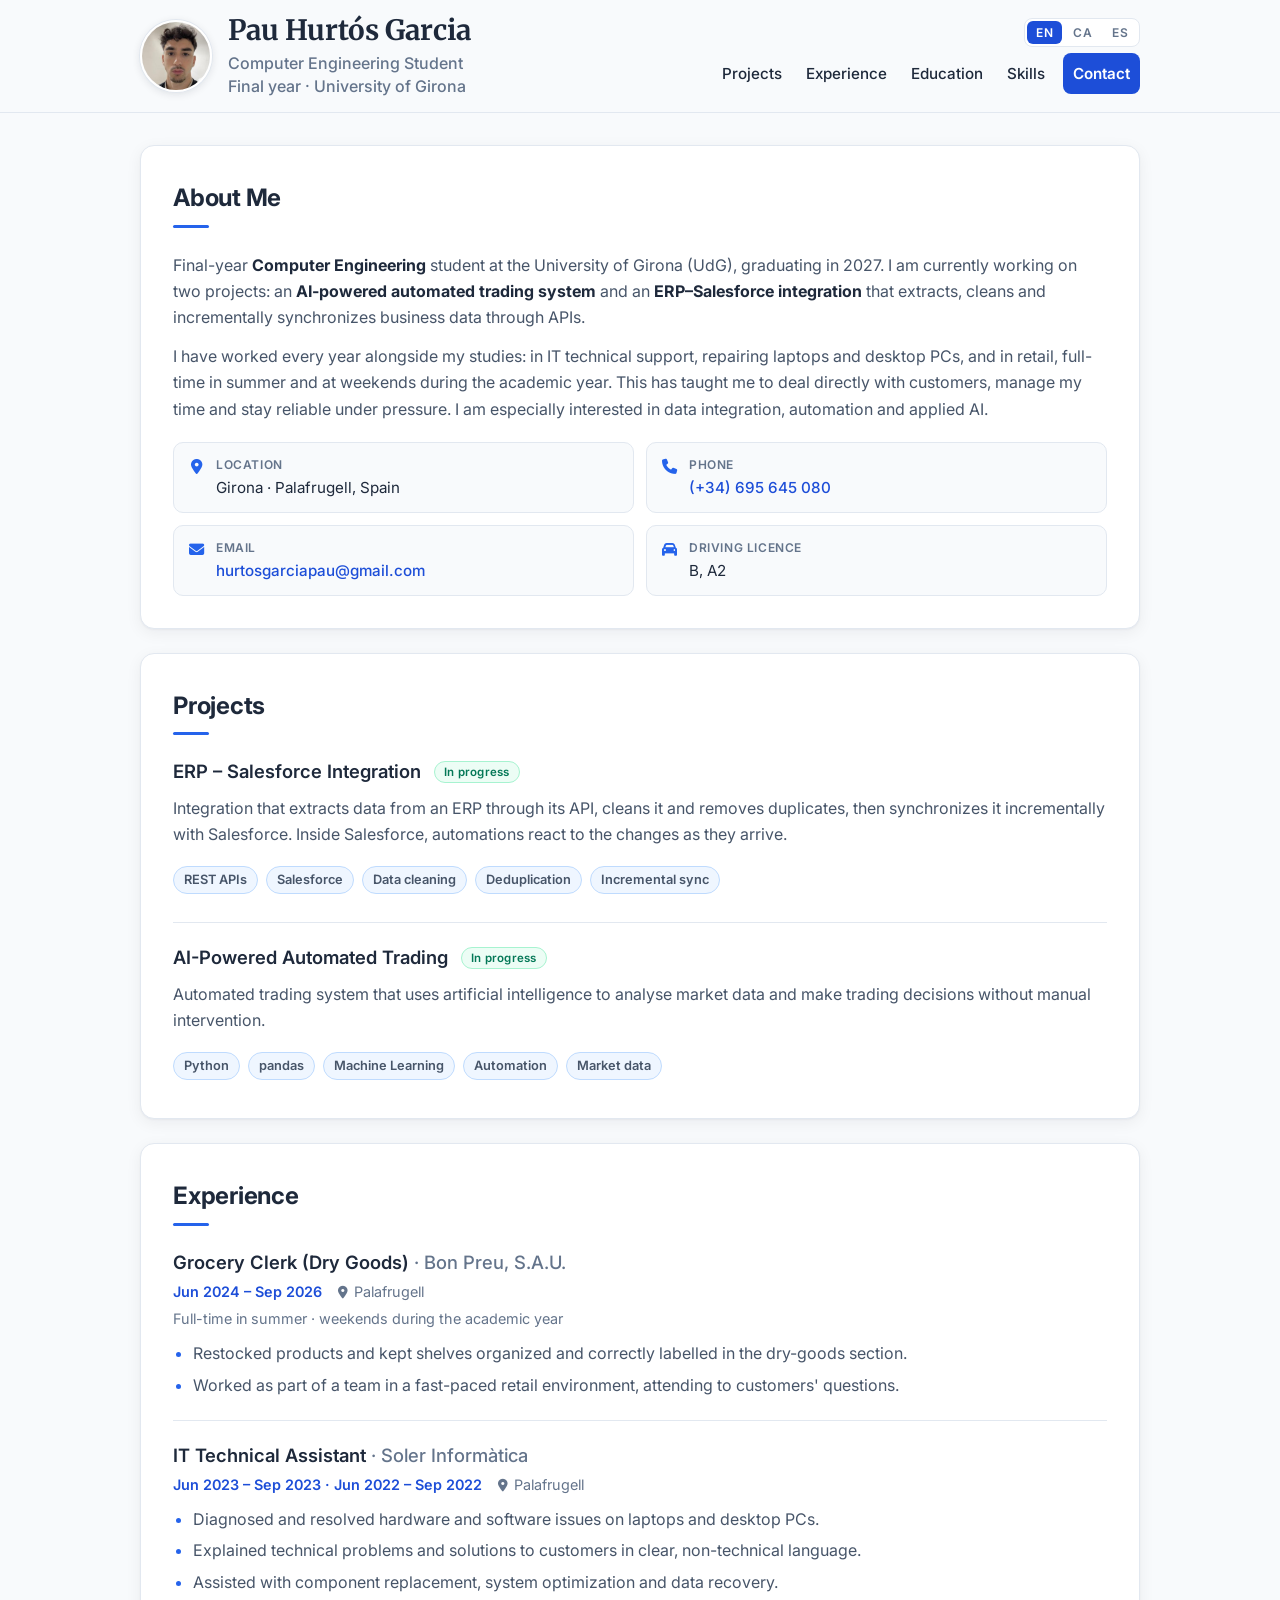
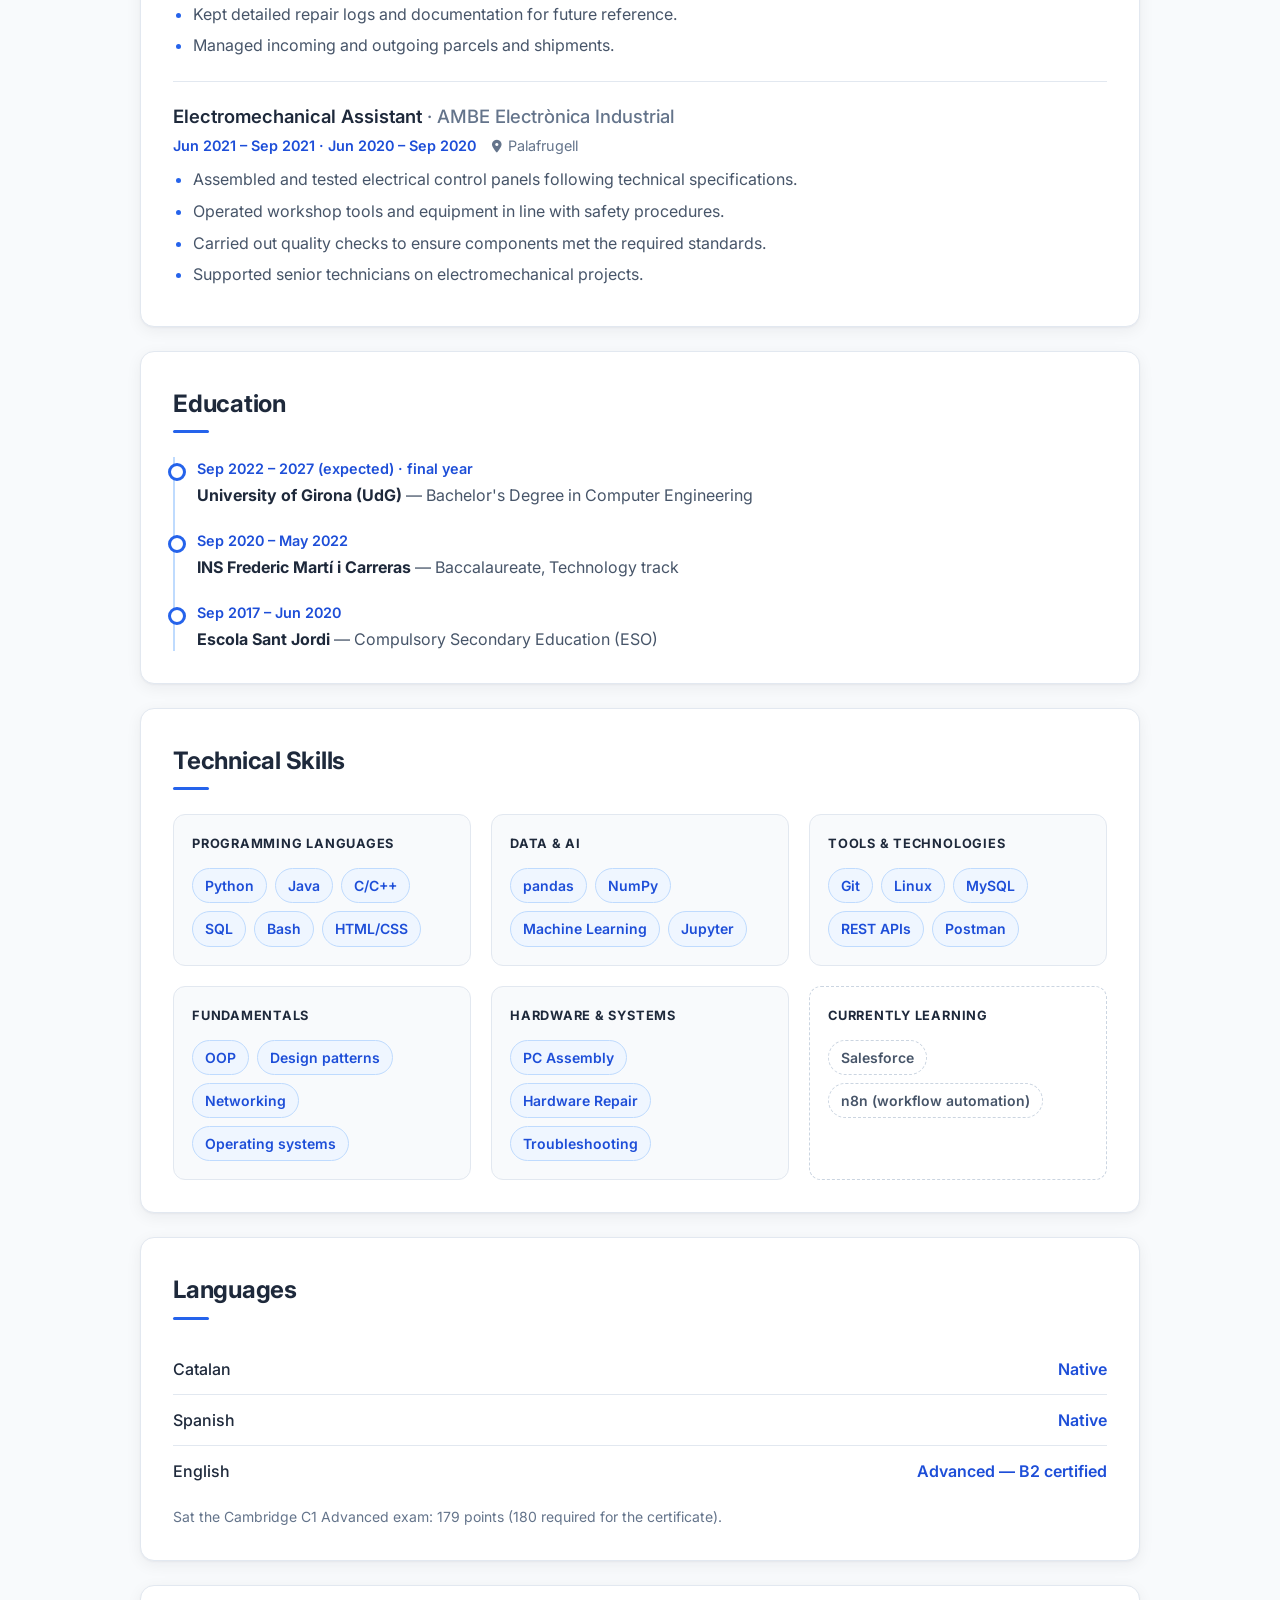
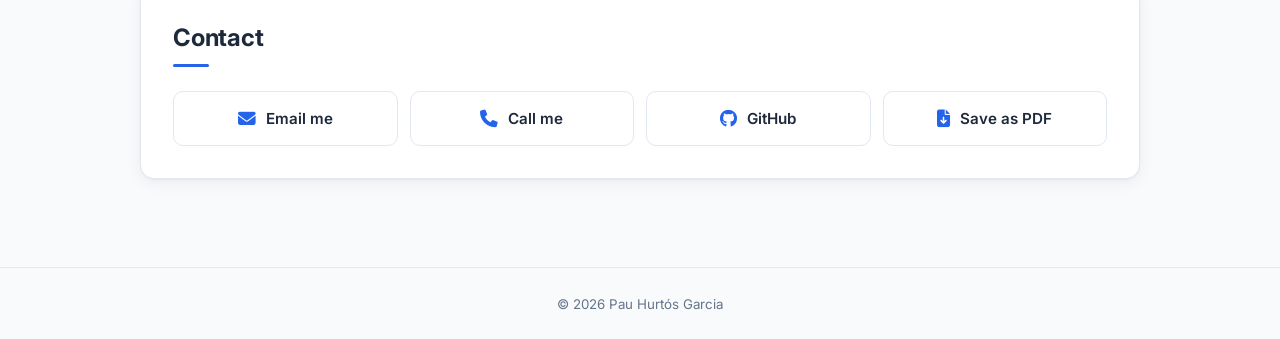
==== docs/index.html @ 46cc70b8 "Expand technical skills: data & AI, fundamentals and current learning" ====
<!DOCTYPE html>
<html lang="en">
<head>
  <meta charset="utf-8" />
  <meta name="viewport" content="width=device-width, initial-scale=1" />
  <title>Pau Hurtós Garcia — Curriculum Vitae</title>
  <meta name="description" content="Pau Hurtós Garcia — Computer Engineering student at the University of Girona. Experience, education, skills and contact information." />
  <meta name="author" content="Pau Hurtós Garcia" />
  <meta name="theme-color" content="#1d4ed8" />
  <link rel="canonical" href="https://pdpxvx.github.io/CV/" />
  <link rel="alternate" hreflang="en" href="https://pdpxvx.github.io/CV/" />
  <link rel="alternate" hreflang="ca" href="https://pdpxvx.github.io/CV/ca/" />
  <link rel="alternate" hreflang="es" href="https://pdpxvx.github.io/CV/es/" />
  <link rel="alternate" hreflang="x-default" href="https://pdpxvx.github.io/CV/" />
  <link rel="icon" href="data:image/svg+xml,%3Csvg xmlns='http://www.w3.org/2000/svg' viewBox='0 0 64 64'%3E%3Crect width='64' height='64' rx='14' fill='%231d4ed8'/%3E%3Ctext x='50%25' y='54%25' dominant-baseline='middle' text-anchor='middle' font-family='Arial,sans-serif' font-weight='700' font-size='28' fill='%23fff'%3EPH%3C/text%3E%3C/svg%3E" />

  <!-- Social sharing preview (LinkedIn, WhatsApp, X...) -->
  <meta property="og:type" content="profile" />
  <meta property="og:locale" content="en_GB" />
  <meta property="og:title" content="Pau Hurtós Garcia — Curriculum Vitae" />
  <meta property="og:description" content="Computer Engineering student at the University of Girona (UdG)." />
  <meta property="og:url" content="https://pdpxvx.github.io/CV/" />
  <meta property="og:image" content="https://pdpxvx.github.io/CV/assets/photo.jpg" />
  <meta name="twitter:card" content="summary" />

  <!-- Fonts & icons -->
  <link rel="preconnect" href="https://fonts.googleapis.com" />
  <link rel="preconnect" href="https://fonts.gstatic.com" crossorigin />
  <link href="https://fonts.googleapis.com/css2?family=Inter:wght@400;500;600;700&family=Merriweather:wght@700&display=swap" rel="stylesheet" />
  <link rel="stylesheet" href="https://cdn.jsdelivr.net/npm/@fortawesome/fontawesome-free@6.5.0/css/all.min.css" integrity="sha512-Avb2QiuDEEvB4bZJYdft2mNjVShBftLdPG8FJ0V7irTLQ8Uo0qcPxh4Plq7G5tGm0rU+1SPhVotteLpBERwTkw==" crossorigin="anonymous" referrerpolicy="no-referrer" />
  <link rel="stylesheet" href="style.css" />
</head>

<body>
  <a class="skip-link" href="#main">Skip to content</a>

  <!-- ===== HEADER ===== -->
  <header class="site-header">
    <div class="container header-inner">
      <div class="id-block">
        <img class="avatar" src="assets/photo.jpg" alt="Photo of Pau Hurtós Garcia" width="72" height="72" />
        <div>
          <h1 class="name">Pau Hurtós Garcia</h1>
          <p class="tagline"><span>Computer Engineering Student</span><span class="sep"> · </span><span>Final year · University of Girona</span></p>
        </div>
      </div>

      <div class="header-right">
        <!-- ===== LANGUAGE SWITCHER ===== -->
        <nav class="lang-switch" aria-label="Language">
          <a href="./" hreflang="en" lang="en" aria-current="page">EN</a>
          <a href="ca/" hreflang="ca" lang="ca">CA</a>
          <a href="es/" hreflang="es" lang="es">ES</a>
        </nav>

        <!-- ===== NAVIGATION BAR ===== -->
        <nav class="site-nav" aria-label="Main navigation">
          <ul>
            <li><a href="#projects">Projects</a></li>
            <li><a href="#experience">Experience</a></li>
            <li><a href="#education">Education</a></li>
            <li><a href="#technical-skills">Skills</a></li>
            <li><a class="btn" href="#contact">Contact</a></li>
          </ul>
        </nav>
      </div>
    </div>
  </header>

  <!-- ===== MAIN CONTENT ===== -->
  <main id="main" class="container content">

    <!-- === ABOUT SECTION === -->
    <section id="about" class="card">
      <h2>About Me</h2>
      <p>
        Final-year <strong>Computer Engineering</strong> student at the University of Girona (UdG), graduating in 2027.
        I am currently working on two projects: an <strong>AI-powered automated trading system</strong> and an
        <strong>ERP–Salesforce integration</strong> that extracts, cleans and incrementally synchronizes business data through APIs.
      </p>
      <p>
        I have worked every year alongside my studies: in IT technical support, repairing laptops and desktop PCs, and in retail,
        full-time in summer and at weekends during the academic year. This has taught me to deal directly with customers,
        manage my time and stay reliable under pressure. I am especially interested in data integration, automation and applied AI.
      </p>

      <ul class="quick-facts">
        <li><i class="fa-solid fa-location-dot" aria-hidden="true"></i><span><strong>Location</strong>Girona · Palafrugell, Spain</span></li>
        <li><i class="fa-solid fa-phone" aria-hidden="true"></i><span><strong>Phone</strong><a href="tel:+34695645080">(+34) 695 645 080</a></span></li>
        <li><i class="fa-solid fa-envelope" aria-hidden="true"></i><span><strong>Email</strong><a href="mailto:hurtosgarciapau@gmail.com">hurtosgarciapau@gmail.com</a></span></li>
        <li><i class="fa-solid fa-car" aria-hidden="true"></i><span><strong>Driving licence</strong>B, A2</span></li>
      </ul>
    </section>

    <!-- === PROJECTS === -->
    <section id="projects" class="card">
      <h2>Projects</h2>

      <article class="item project">
        <div class="item-head">
          <h3>ERP – Salesforce Integration <span class="badge">In progress</span></h3>
        </div>
        <p>Integration that extracts data from an ERP through its API, cleans it and removes duplicates, then synchronizes it incrementally with Salesforce. Inside Salesforce, automations react to the changes as they arrive.</p>
        <ul class="skill-tags">
          <li class="skill-tag">REST APIs</li>
          <li class="skill-tag">Salesforce</li>
          <li class="skill-tag">Data cleaning</li>
          <li class="skill-tag">Deduplication</li>
          <li class="skill-tag">Incremental sync</li>
        </ul>
      </article>

      <article class="item project">
        <div class="item-head">
          <h3>AI-Powered Automated Trading <span class="badge">In progress</span></h3>
        </div>
        <p>Automated trading system that uses artificial intelligence to analyse market data and make trading decisions without manual intervention.</p>
        <ul class="skill-tags">
          <li class="skill-tag">Python</li>
          <li class="skill-tag">pandas</li>
          <li class="skill-tag">Machine Learning</li>
          <li class="skill-tag">Automation</li>
          <li class="skill-tag">Market data</li>
        </ul>
      </article>
    </section>

    <!-- === EXPERIENCE SECTION === -->
    <section id="experience" class="card">
      <h2>Experience</h2>

      <article class="item">
        <div class="item-head">
          <h3>Grocery Clerk (Dry Goods) <span class="org">· Bon Preu, S.A.U.</span></h3>
          <p class="meta"><span class="dates">Jun 2024 – Sep 2026</span><span class="place">Palafrugell</span><span class="schedule">Full-time in summer · weekends during the academic year</span></p>
        </div>
        <ul>
          <li>Restocked products and kept shelves organized and correctly labelled in the dry-goods section.</li>
          <li>Worked as part of a team in a fast-paced retail environment, attending to customers' questions.</li>
        </ul>
      </article>

      <article class="item">
        <div class="item-head">
          <h3>IT Technical Assistant <span class="org">· Soler Informàtica</span></h3>
          <p class="meta"><span class="dates">Jun 2023 – Sep 2023 · Jun 2022 – Sep 2022</span><span class="place">Palafrugell</span></p>
        </div>
        <ul>
          <li>Diagnosed and resolved hardware and software issues on laptops and desktop PCs.</li>
          <li>Explained technical problems and solutions to customers in clear, non-technical language.</li>
          <li>Assisted with component replacement, system optimization and data recovery.</li>
          <li>Kept detailed repair logs and documentation for future reference.</li>
          <li>Managed incoming and outgoing parcels and shipments.</li>
        </ul>
      </article>

      <article class="item">
        <div class="item-head">
          <h3>Electromechanical Assistant <span class="org">· AMBE Electrònica Industrial</span></h3>
          <p class="meta"><span class="dates">Jun 2021 – Sep 2021 · Jun 2020 – Sep 2020</span><span class="place">Palafrugell</span></p>
        </div>
        <ul>
          <li>Assembled and tested electrical control panels following technical specifications.</li>
          <li>Operated workshop tools and equipment in line with safety procedures.</li>
          <li>Carried out quality checks to ensure components met the required standards.</li>
          <li>Supported senior technicians on electromechanical projects.</li>
        </ul>
      </article>
    </section>

    <!-- === EDUCATION SECTION === -->
    <section id="education" class="card">
      <h2>Education</h2>
      <ol class="timeline">
        <li class="milestone">
          <div class="when">Sep 2022 – 2027 (expected) · final year</div>
          <div class="what"><strong>University of Girona (UdG)</strong> — Bachelor's Degree in Computer Engineering</div>
        </li>
        <li class="milestone">
          <div class="when">Sep 2020 – May 2022</div>
          <div class="what"><strong>INS Frederic Martí i Carreras</strong> — Baccalaureate, Technology track</div>
        </li>
        <li class="milestone">
          <div class="when">Sep 2017 – Jun 2020</div>
          <div class="what"><strong>Escola Sant Jordi</strong> — Compulsory Secondary Education (ESO)</div>
        </li>
      </ol>
    </section>

    <!-- === TECHNICAL SKILLS SECTION === -->
    <section id="technical-skills" class="card">
      <h2>Technical Skills</h2>
      <div class="skills-grid">
        <div class="skill-category">
          <h3>Programming Languages</h3>
          <ul class="skill-tags">
            <li class="skill-tag">Python</li>
            <li class="skill-tag">Java</li>
            <li class="skill-tag">C/C++</li>
            <li class="skill-tag">SQL</li>
            <li class="skill-tag">Bash</li>
            <li class="skill-tag">HTML/CSS</li>
          </ul>
        </div>
        <div class="skill-category">
          <h3>Data &amp; AI</h3>
          <ul class="skill-tags">
            <li class="skill-tag">pandas</li>
            <li class="skill-tag">NumPy</li>
            <li class="skill-tag">Machine Learning</li>
            <li class="skill-tag">Jupyter</li>
          </ul>
        </div>
        <div class="skill-category">
          <h3>Tools &amp; Technologies</h3>
          <ul class="skill-tags">
            <li class="skill-tag">Git</li>
            <li class="skill-tag">Linux</li>
            <li class="skill-tag">MySQL</li>
            <li class="skill-tag">REST APIs</li>
            <li class="skill-tag">Postman</li>
          </ul>
        </div>
        <div class="skill-category">
          <h3>Fundamentals</h3>
          <ul class="skill-tags">
            <li class="skill-tag">OOP</li>
            <li class="skill-tag">Design patterns</li>
            <li class="skill-tag">Networking</li>
            <li class="skill-tag">Operating systems</li>
          </ul>
        </div>
        <div class="skill-category">
          <h3>Hardware &amp; Systems</h3>
          <ul class="skill-tags">
            <li class="skill-tag">PC Assembly</li>
            <li class="skill-tag">Hardware Repair</li>
            <li class="skill-tag">Troubleshooting</li>
          </ul>
        </div>
        <div class="skill-category learning">
          <h3>Currently learning</h3>
          <ul class="skill-tags">
            <li class="skill-tag">Salesforce</li>
            <li class="skill-tag">n8n (workflow automation)</li>
          </ul>
        </div>
      </div>
    </section>

    <!-- === LANGUAGES SECTION === -->
    <section id="languages" class="card">
      <h2>Languages</h2>
      <ul class="lang-list">
        <li><span>Catalan</span><strong>Native</strong></li>
        <li><span>Spanish</span><strong>Native</strong></li>
        <li><span>English</span><strong>Advanced — B2 certified</strong></li>
      </ul>
      <p class="note">Sat the Cambridge C1 Advanced exam: 179 points (180 required for the certificate).</p>
    </section>

    <!-- === CONTACT SECTION === -->
    <section id="contact" class="card">
      <h2>Contact</h2>
      <address class="contact-grid">
        <a class="contact-link" href="mailto:hurtosgarciapau@gmail.com" aria-label="Send an email to Pau Hurtós Garcia">
          <i class="fa-solid fa-envelope" aria-hidden="true"></i>
          <span>Email me</span>
        </a>
        <a class="contact-link" href="tel:+34695645080" aria-label="Call Pau Hurtós Garcia">
          <i class="fa-solid fa-phone" aria-hidden="true"></i>
          <span>Call me</span>
        </a>
        <a class="contact-link" href="https://github.com/pdpxvx" target="_blank" rel="noopener" aria-label="View GitHub profile (opens in a new tab)">
          <i class="fa-brands fa-github" aria-hidden="true"></i>
          <span>GitHub</span>
        </a>
        <button class="contact-link" type="button" onclick="window.print()" aria-label="Print or save this CV as PDF">
          <i class="fa-solid fa-file-arrow-down" aria-hidden="true"></i>
          <span>Save as PDF</span>
        </button>
      </address>
    </section>
  </main>

  <!-- ===== FOOTER ===== -->
  <footer class="site-footer">
    <div class="container">
      <small>© <span id="year">2026</span> Pau Hurtós Garcia</small>
    </div>
  </footer>
  <script>
    document.getElementById('year').textContent = new Date().getFullYear();
  </script>
</body>
</html>
---- docs/style.css ----
/* ========================================
   Base Styles and Color Variables
======================================== */
:root {
  --bg: #f8fafc;
  --card: #ffffff;
  --text: #1e293b;
  --muted: #475569;
  --subtle: #64748b;
  --line: #e2e8f0;
  --brand: #2563eb;
  --brand-dark: #1d4ed8;
  --brand-soft: #eff6ff;
  --brand-border: #bfdbfe;
  --radius: 14px;
  --shadow: 0 1px 2px rgba(15, 23, 42, 0.04), 0 4px 16px rgba(15, 23, 42, 0.06);
  --shadow-hover: 0 2px 4px rgba(15, 23, 42, 0.05), 0 10px 28px rgba(15, 23, 42, 0.09);
}

* { box-sizing: border-box; }
html { scroll-behavior: smooth; scroll-padding-top: 110px; }
html, body { margin: 0; padding: 0; }

body {
  font-family: "Inter", system-ui, -apple-system, "Segoe UI", Arial, sans-serif;
  color: var(--text);
  background: var(--bg);
  line-height: 1.65;
  font-size: 16px;
  -webkit-font-smoothing: antialiased;
  -moz-osx-font-smoothing: grayscale;
}

a { color: var(--brand-dark); }

:focus-visible {
  outline: 3px solid var(--brand);
  outline-offset: 2px;
  border-radius: 6px;
}

.skip-link {
  position: absolute;
  left: 12px;
  top: -48px;
  z-index: 200;
  padding: 8px 14px;
  border-radius: 8px;
  background: var(--brand-dark);
  color: #fff;
  font-weight: 600;
  text-decoration: none;
}
.skip-link:focus { top: 12px; }

/* ========================================
   Header and Navigation
======================================== */
.site-header {
  position: sticky;
  top: 0;
  z-index: 100;
  backdrop-filter: blur(8px);
  background: rgba(248, 250, 252, 0.9);
  border-bottom: 1px solid var(--line);
}

.header-inner {
  display: flex;
  gap: 24px;
  align-items: center;
  justify-content: space-between;
  padding: 14px 0;
}

.id-block {
  display: flex;
  align-items: center;
  gap: 16px;
  flex: 1 1 auto;
  min-width: 0;
}

.name {
  font-family: "Merriweather", Georgia, serif;
  font-weight: 700;
  font-size: 1.75rem;
  line-height: 1.2;
  margin: 0;
}

.tagline {
  margin: 0.25rem 0 0;
  line-height: 1.45;
  color: var(--subtle);
  font-weight: 500;
}

.tagline span { display: block; }
.tagline .sep { display: none; }

.avatar {
  width: 72px;
  height: 72px;
  flex-shrink: 0;
  border-radius: 50%;
  border: 2px solid #fff;
  box-shadow: 0 0 0 1px var(--line), 0 2px 8px rgba(15, 23, 42, 0.12);
  object-fit: cover;
}

/* Right side of the header: language switcher above the main navigation */
.header-right {
  flex-shrink: 0;
  display: flex;
  flex-direction: column;
  align-items: flex-end;
  gap: 6px;
}

.lang-switch {
  display: flex;
  gap: 2px;
  padding: 2px;
  border: 1px solid var(--line);
  border-radius: 8px;
  background: #fff;
}

.lang-switch a {
  padding: 2px 9px;
  border-radius: 6px;
  font-size: 0.75rem;
  font-weight: 600;
  letter-spacing: 0.04em;
  text-decoration: none;
  color: var(--subtle);
  transition: background-color 0.15s ease, color 0.15s ease;
}

.lang-switch a:hover { color: var(--brand-dark); background: var(--brand-soft); }

.lang-switch a[aria-current="page"] {
  background: var(--brand-dark);
  color: #fff;
}

/* Navigation */
.site-nav ul {
  display: flex;
  gap: 4px;
  list-style: none;
  margin: 0;
  padding: 0;
}

.site-nav a {
  display: inline-block;
  padding: 8px 10px;
  border-radius: 8px;
  text-decoration: none;
  color: var(--text);
  font-weight: 500;
  font-size: 0.95rem;
  white-space: nowrap;
  transition: background-color 0.15s ease, color 0.15s ease;
}

.site-nav a:hover { background: var(--brand-soft); color: var(--brand-dark); }

.site-nav .btn {
  margin-left: 4px;
  background: var(--brand-dark);
  color: #fff;
  font-weight: 600;
}

.site-nav .btn:hover { background: #1e40af; color: #fff; }

/* ========================================
   Layout Containers and Cards
======================================== */
.container {
  width: min(1000px, 92%);
  margin: 0 auto;
}

.content { padding: 32px 0 64px; }

.card {
  background: var(--card);
  padding: clamp(22px, 3vw, 32px);
  border-radius: var(--radius);
  box-shadow: var(--shadow);
  border: 1px solid var(--line);
  margin-bottom: 24px;
  transition: box-shadow 0.2s ease;
}

.card:hover { box-shadow: var(--shadow-hover); }

.card p { margin: 0 0 12px; color: var(--muted); }
.card p strong { color: var(--text); }

h2 {
  margin: 0 0 24px;
  padding-bottom: 10px;
  font-size: 1.5rem;
  font-weight: 700;
  letter-spacing: -0.01em;
  color: var(--text);
  position: relative;
}

h2::after {
  content: "";
  position: absolute;
  bottom: 0;
  left: 0;
  width: 36px;
  height: 3px;
  background: var(--brand);
  border-radius: 2px;
}

/* ========================================
   About Section
======================================== */
.quick-facts {
  display: grid;
  grid-template-columns: repeat(2, minmax(0, 1fr));
  gap: 12px;
  list-style: none;
  padding: 0;
  margin: 20px 0 0;
}

.quick-facts li {
  display: flex;
  align-items: flex-start;
  gap: 12px;
  background: #f8fafc;
  border: 1px solid var(--line);
  border-radius: 10px;
  padding: 12px 14px;
  font-size: 0.95rem;
  min-width: 0;
}

.quick-facts i {
  color: var(--brand);
  margin-top: 4px;
  width: 16px;
  text-align: center;
}

.quick-facts span { min-width: 0; overflow-wrap: anywhere; }

.quick-facts strong {
  display: block;
  font-size: 0.75rem;
  font-weight: 600;
  text-transform: uppercase;
  letter-spacing: 0.05em;
  color: var(--subtle);
}

.quick-facts a {
  color: var(--brand-dark);
  text-decoration: none;
  font-weight: 500;
}

.quick-facts a:hover { text-decoration: underline; }

/* ========================================
   Experience Section
======================================== */
.item {
  border-top: 1px solid var(--line);
  padding-top: 22px;
  margin-top: 22px;
}

.item:first-of-type {
  border-top: none;
  padding-top: 0;
  margin-top: 0;
}

.item-head { margin-bottom: 10px; }

.item-head h3 {
  margin: 0;
  color: var(--text);
  font-size: 1.15rem;
  font-weight: 600;
  line-height: 1.4;
}

.item-head .org {
  color: var(--subtle);
  font-weight: 500;
}

.meta {
  display: flex;
  flex-wrap: wrap;
  gap: 4px 16px;
  margin: 4px 0 0 !important;
  font-size: 0.9rem;
}

.dates { color: var(--brand-dark); font-weight: 600; }

.place { color: var(--subtle); }
.place::before {
  content: "\f3c5";
  font-family: "Font Awesome 6 Free";
  font-weight: 900;
  margin-right: 6px;
  font-size: 0.8rem;
}

.item ul {
  margin: 0;
  padding-left: 20px;
}

.item li {
  margin: 6px 0;
  line-height: 1.6;
  color: var(--muted);
}

.item li::marker { color: var(--brand); }

/* ========================================
   Projects Section
======================================== */
.project p {
  margin: 0 0 12px;
  color: var(--muted);
}

.project .skill-tags { padding-left: 0; }

.project .skill-tag {
  font-size: 0.8rem;
  padding: 3px 10px;
}

.badge {
  display: inline-block;
  margin-left: 8px;
  padding: 2px 9px;
  border-radius: 999px;
  background: #ecfdf5;
  border: 1px solid #a7f3d0;
  color: #047857;
  font-size: 0.72rem;
  font-weight: 600;
  letter-spacing: 0.02em;
  vertical-align: 2px;
}

/* "Currently learning" card: dashed border to set it apart from known skills */
.skill-category.learning { background: #fff; border-style: dashed; border-color: #cbd5e1; }
.skill-category.learning .skill-tag { background: #fff; color: var(--muted); border-color: #cbd5e1; border-style: dashed; }

/* Work schedule note under the dates (e.g. summers / weekends) */
.schedule { color: var(--subtle); flex-basis: 100%; }

/* ========================================
   Education Section (vertical timeline)
======================================== */
.timeline {
  list-style: none;
  margin: 0;
  padding: 0 0 0 22px;
  border-left: 2px solid var(--brand-border);
  display: grid;
  gap: 22px;
}

.milestone { position: relative; }

.milestone::before {
  content: "";
  position: absolute;
  left: -29px;
  top: 6px;
  width: 12px;
  height: 12px;
  background: #fff;
  border: 3px solid var(--brand);
  border-radius: 50%;
}

.when {
  color: var(--brand-dark);
  font-weight: 600;
  font-size: 0.9rem;
  margin-bottom: 2px;
}

.what {
  color: var(--muted);
  line-height: 1.5;
}

.what strong { color: var(--text); }

/* ========================================
   Soft Skills Section
======================================== */
.grid-2 {
  display: grid;
  grid-template-columns: repeat(auto-fit, minmax(240px, 1fr));
  gap: 0 32px;
}

.checklist {
  margin: 0;
  padding-left: 1.15rem;
  color: var(--muted);
}

.checklist li { margin: 0.4rem 0; }
.checklist li::marker { color: var(--brand); }
.checklist strong { color: var(--text); }

/* ========================================
   Technical Skills Section
======================================== */
.skills-grid {
  display: grid;
  grid-template-columns: repeat(auto-fit, minmax(270px, 1fr));
  gap: 20px;
}

.skill-category {
  background: #f8fafc;
  border: 1px solid var(--line);
  border-radius: 12px;
  padding: 18px;
}

.skill-category h3 {
  margin: 0 0 14px;
  color: var(--text);
  font-size: 0.8rem;
  font-weight: 700;
  text-transform: uppercase;
  letter-spacing: 0.06em;
}

.skill-tags {
  display: flex;
  flex-wrap: wrap;
  gap: 8px;
  list-style: none;
  margin: 0;
  padding: 0;
}

.skill-tag {
  background: var(--brand-soft);
  color: var(--brand-dark);
  border: 1px solid var(--brand-border);
  padding: 5px 12px;
  border-radius: 999px;
  font-size: 0.875rem;
  font-weight: 600;
}

/* ========================================
   Languages Section
======================================== */
.lang-list {
  list-style: none;
  padding: 0;
  margin: 0;
}

.lang-list li {
  display: flex;
  justify-content: space-between;
  align-items: center;
  gap: 16px;
  padding: 12px 0;
  border-bottom: 1px solid var(--line);
}

.lang-list li:last-child { border-bottom: none; }

.lang-list span {
  color: var(--text);
  font-weight: 500;
}

.lang-list strong {
  color: var(--brand-dark);
  font-weight: 600;
  text-align: right;
}

.note {
  margin: 8px 0 0 !important;
  font-size: 0.875rem;
  color: var(--subtle) !important;
}

/* ========================================
   Contact Section
======================================== */
.contact-grid {
  display: grid;
  grid-template-columns: repeat(auto-fit, minmax(170px, 1fr));
  gap: 12px;
  font-style: normal;
}

.contact-link {
  display: flex;
  align-items: center;
  justify-content: center;
  gap: 10px;
  font: inherit;
  font-size: 0.95rem;
  font-weight: 600;
  text-decoration: none;
  color: var(--text);
  padding: 14px 18px;
  border-radius: 10px;
  background: #fff;
  border: 1px solid var(--line);
  cursor: pointer;
  transition: background-color 0.15s ease, border-color 0.15s ease, color 0.15s ease;
}

.contact-link i {
  font-size: 1.1rem;
  color: var(--brand);
  transition: color 0.15s ease;
}

.contact-link:hover {
  background: var(--brand-dark);
  border-color: var(--brand-dark);
  color: #fff;
}

.contact-link:hover i { color: #fff; }

/* ========================================
   Footer
======================================== */
.site-footer {
  border-top: 1px solid var(--line);
  color: var(--subtle);
  text-align: center;
  padding: 22px 0;
}

/* ========================================
   Responsive Design
======================================== */
@media (max-width: 880px) {
  .header-inner { flex-direction: column; align-items: stretch; gap: 10px; }
  .id-block { justify-content: center; }
  .header-right { align-items: center; }
  .site-nav ul { justify-content: center; flex-wrap: wrap; }
  .site-nav a { padding: 6px 10px; font-size: 0.9rem; }
  html { scroll-padding-top: 200px; }
}

@media (max-width: 640px) {
  .site-header { position: static; }
  html { scroll-padding-top: 12px; }
  .name { font-size: 1.4rem; }
  .avatar { width: 60px; height: 60px; }
  .tagline { font-size: 0.9rem; }
  .lang-list li { flex-direction: column; align-items: flex-start; gap: 2px; }
  .lang-list strong { text-align: left; }
  .quick-facts { grid-template-columns: 1fr; }
}

@media (prefers-reduced-motion: reduce) {
  html { scroll-behavior: auto; }
  * { transition: none !important; }
}

/* ========================================
   Print / Save as PDF (A4)
======================================== */
@page { size: A4; margin: 12mm 14mm 12mm; }

@media print {
  :root { --text: #000; --muted: #222; --subtle: #444; }
  html, body { background: #fff; font-size: 10.5pt; line-height: 1.45; }
  .skip-link, .site-nav, .lang-switch, .site-footer, #contact { display: none !important; }

  .site-header {
    position: static;
    background: none;
    backdrop-filter: none;
    border-bottom: 2px solid var(--brand-dark);
  }
  .header-inner { padding: 0 0 10px; }
  .container { width: 100%; }
  .content { padding: 12px 0 0; }

  .card {
    box-shadow: none !important;
    border: none;
    border-radius: 0;
    padding: 0;
    margin: 0 0 14px;
  }
  h2 { font-size: 13pt; margin-bottom: 10px; padding-bottom: 4px; }
  .item { padding-top: 10px; margin-top: 10px; break-inside: avoid; }
  .item-head h3 { font-size: 11pt; }
  .milestone, .skill-category, .quick-facts li, .project { break-inside: avoid; }
  h2 { break-after: avoid; }

  .quick-facts { grid-template-columns: repeat(2, 1fr) !important; gap: 6px; margin-top: 10px; }
  .quick-facts li { padding: 6px 10px; }
  .skills-grid { grid-template-columns: repeat(3, 1fr) !important; gap: 10px; }
  .skill-category { padding: 8px 10px; }
  .skill-category h3 { margin-bottom: 6px; font-size: 7.5pt; }
  .skill-tags { gap: 4px; }
  .skill-tag, .project .skill-tag { padding: 1px 7px; font-size: 8pt; }
  .project p { font-size: 10pt; }
  .item li { margin: 3px 0; }
  .timeline { gap: 10px; margin-left: 8px; }
  .project p { margin-bottom: 6px; }
  .card { margin-bottom: 10px; }
  .content { padding-top: 8px; }
  .lang-list li { padding: 5px 0; }

  a { text-decoration: none; color: inherit; }
  * { -webkit-print-color-adjust: exact; print-color-adjust: exact; }
}
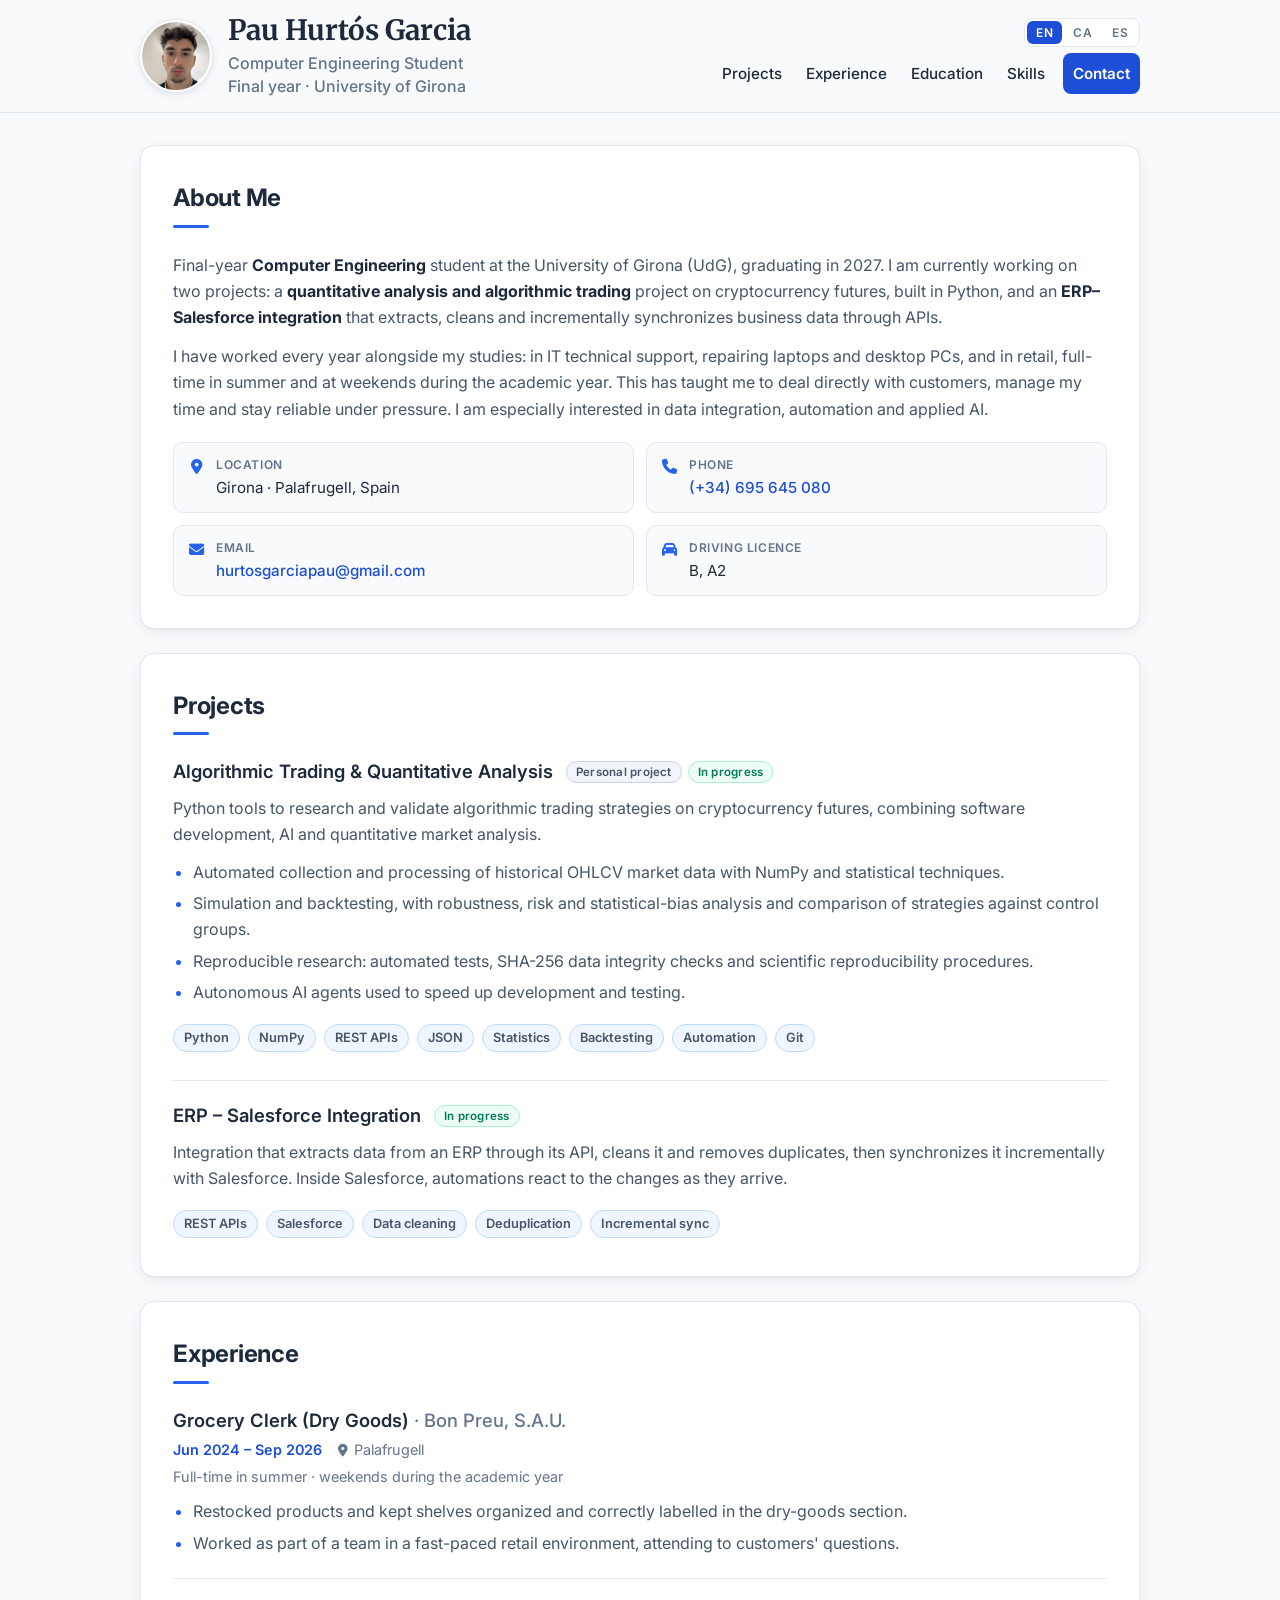
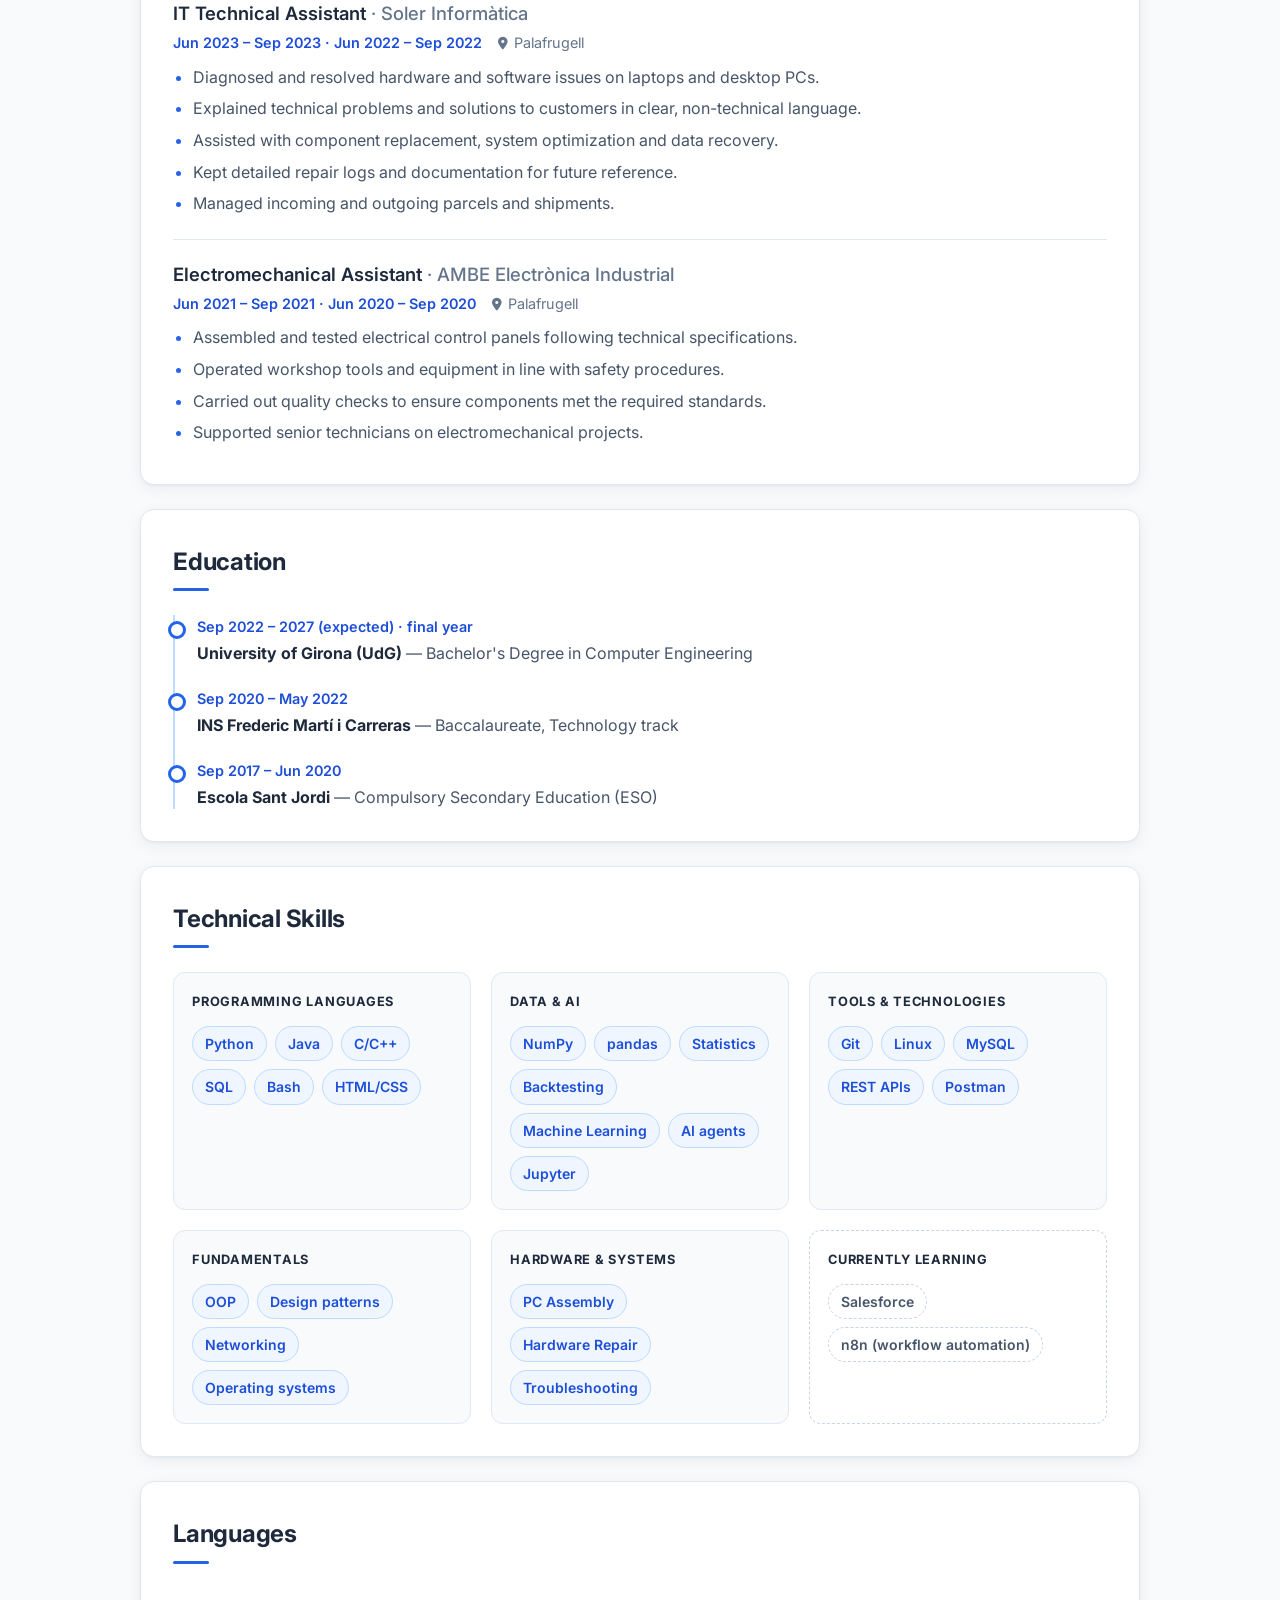
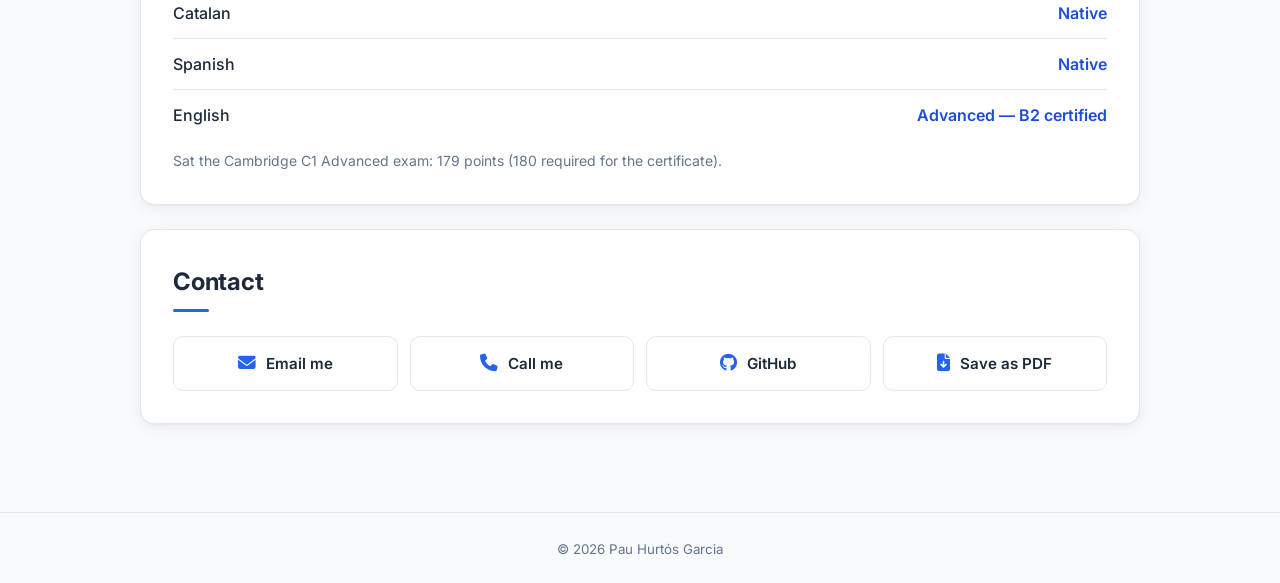
==== commit 7b8127eb: "Detail the algorithmic trading project and expand data skills" ====
--- a/docs/index.html
+++ b/docs/index.html
@@ -75,7 +75,7 @@
       <h2>About Me</h2>
       <p>
         Final-year <strong>Computer Engineering</strong> student at the University of Girona (UdG), graduating in 2027.
-        I am currently working on two projects: an <strong>AI-powered automated trading system</strong> and an
+        I am currently working on two projects: a <strong>quantitative analysis and algorithmic trading</strong> project on cryptocurrency futures, built in Python, and an
         <strong>ERP–Salesforce integration</strong> that extracts, cleans and incrementally synchronizes business data through APIs.
       </p>
       <p>
@@ -98,6 +98,29 @@
 
       <article class="item project">
         <div class="item-head">
+          <h3>Algorithmic Trading &amp; Quantitative Analysis <span class="badge neutral">Personal project</span><span class="badge">In progress</span></h3>
+        </div>
+        <p>Python tools to research and validate algorithmic trading strategies on cryptocurrency futures, combining software development, AI and quantitative market analysis.</p>
+        <ul>
+          <li>Automated collection and processing of historical OHLCV market data with NumPy and statistical techniques.</li>
+          <li>Simulation and backtesting, with robustness, risk and statistical-bias analysis and comparison of strategies against control groups.</li>
+          <li>Reproducible research: automated tests, SHA-256 data integrity checks and scientific reproducibility procedures.</li>
+          <li>Autonomous AI agents used to speed up development and testing.</li>
+        </ul>
+        <ul class="skill-tags">
+          <li class="skill-tag">Python</li>
+          <li class="skill-tag">NumPy</li>
+          <li class="skill-tag">REST APIs</li>
+          <li class="skill-tag">JSON</li>
+          <li class="skill-tag">Statistics</li>
+          <li class="skill-tag">Backtesting</li>
+          <li class="skill-tag">Automation</li>
+          <li class="skill-tag">Git</li>
+        </ul>
+      </article>
+
+      <article class="item project">
+        <div class="item-head">
           <h3>ERP – Salesforce Integration <span class="badge">In progress</span></h3>
         </div>
         <p>Integration that extracts data from an ERP through its API, cleans it and removes duplicates, then synchronizes it incrementally with Salesforce. Inside Salesforce, automations react to the changes as they arrive.</p>
@@ -107,20 +130,6 @@
           <li class="skill-tag">Data cleaning</li>
           <li class="skill-tag">Deduplication</li>
           <li class="skill-tag">Incremental sync</li>
-        </ul>
-      </article>
-
-      <article class="item project">
-        <div class="item-head">
-          <h3>AI-Powered Automated Trading <span class="badge">In progress</span></h3>
-        </div>
-        <p>Automated trading system that uses artificial intelligence to analyse market data and make trading decisions without manual intervention.</p>
-        <ul class="skill-tags">
-          <li class="skill-tag">Python</li>
-          <li class="skill-tag">pandas</li>
-          <li class="skill-tag">Machine Learning</li>
-          <li class="skill-tag">Automation</li>
-          <li class="skill-tag">Market data</li>
         </ul>
       </article>
     </section>
@@ -205,9 +214,12 @@
         <div class="skill-category">
           <h3>Data &amp; AI</h3>
           <ul class="skill-tags">
+            <li class="skill-tag">NumPy</li>
             <li class="skill-tag">pandas</li>
-            <li class="skill-tag">NumPy</li>
+            <li class="skill-tag">Statistics</li>
+            <li class="skill-tag">Backtesting</li>
             <li class="skill-tag">Machine Learning</li>
+            <li class="skill-tag">AI agents</li>
             <li class="skill-tag">Jupyter</li>
           </ul>
         </div>
--- a/docs/style.css
+++ b/docs/style.css
@@ -368,6 +368,11 @@
 .skill-category.learning { background: #fff; border-style: dashed; border-color: #cbd5e1; }
 .skill-category.learning .skill-tag { background: #fff; color: var(--muted); border-color: #cbd5e1; border-style: dashed; }
 
+/* Second, neutral badge (e.g. "Personal project") */
+.badge.neutral { background: #f1f5f9; border-color: #cbd5e1; color: var(--muted); }
+.badge + .badge { margin-left: 6px; }
+.project ul:not(.skill-tags) { margin: 0 0 12px; }
+
 /* Work schedule note under the dates (e.g. summers / weekends) */
 .schedule { color: var(--subtle); flex-basis: 100%; }
 
@@ -598,7 +603,7 @@
 
 @media print {
   :root { --text: #000; --muted: #222; --subtle: #444; }
-  html, body { background: #fff; font-size: 10.5pt; line-height: 1.45; }
+  html, body { background: #fff; font-size: 10pt; line-height: 1.4; }
   .skip-link, .site-nav, .lang-switch, .site-footer, #contact { display: none !important; }
 
   .site-header {
@@ -624,7 +629,7 @@
   .milestone, .skill-category, .quick-facts li, .project { break-inside: avoid; }
   h2 { break-after: avoid; }
 
-  .quick-facts { grid-template-columns: repeat(2, 1fr) !important; gap: 6px; margin-top: 10px; }
+  .quick-facts { grid-template-columns: 1fr 1fr 1.7fr 1fr !important; gap: 6px; margin-top: 8px; font-size: 9pt; }
   .quick-facts li { padding: 6px 10px; }
   .skills-grid { grid-template-columns: repeat(3, 1fr) !important; gap: 10px; }
   .skill-category { padding: 8px 10px; }
@@ -632,12 +637,15 @@
   .skill-tags { gap: 4px; }
   .skill-tag, .project .skill-tag { padding: 1px 7px; font-size: 8pt; }
   .project p { font-size: 10pt; }
-  .item li { margin: 3px 0; }
+  .item li { margin: 2px 0; line-height: 1.4; }
   .timeline { gap: 10px; margin-left: 8px; }
   .project p { margin-bottom: 6px; }
   .card { margin-bottom: 10px; }
   .content { padding-top: 8px; }
-  .lang-list li { padding: 5px 0; }
+  .lang-list { display: grid; grid-template-columns: repeat(3, 1fr); gap: 0 16px; }
+  .lang-list li { padding: 4px 0; border-bottom: none; justify-content: flex-start; gap: 8px; }
+  .avatar { width: 60px; height: 60px; }
+  .card p { margin-bottom: 6px; }
 
   a { text-decoration: none; color: inherit; }
   * { -webkit-print-color-adjust: exact; print-color-adjust: exact; }
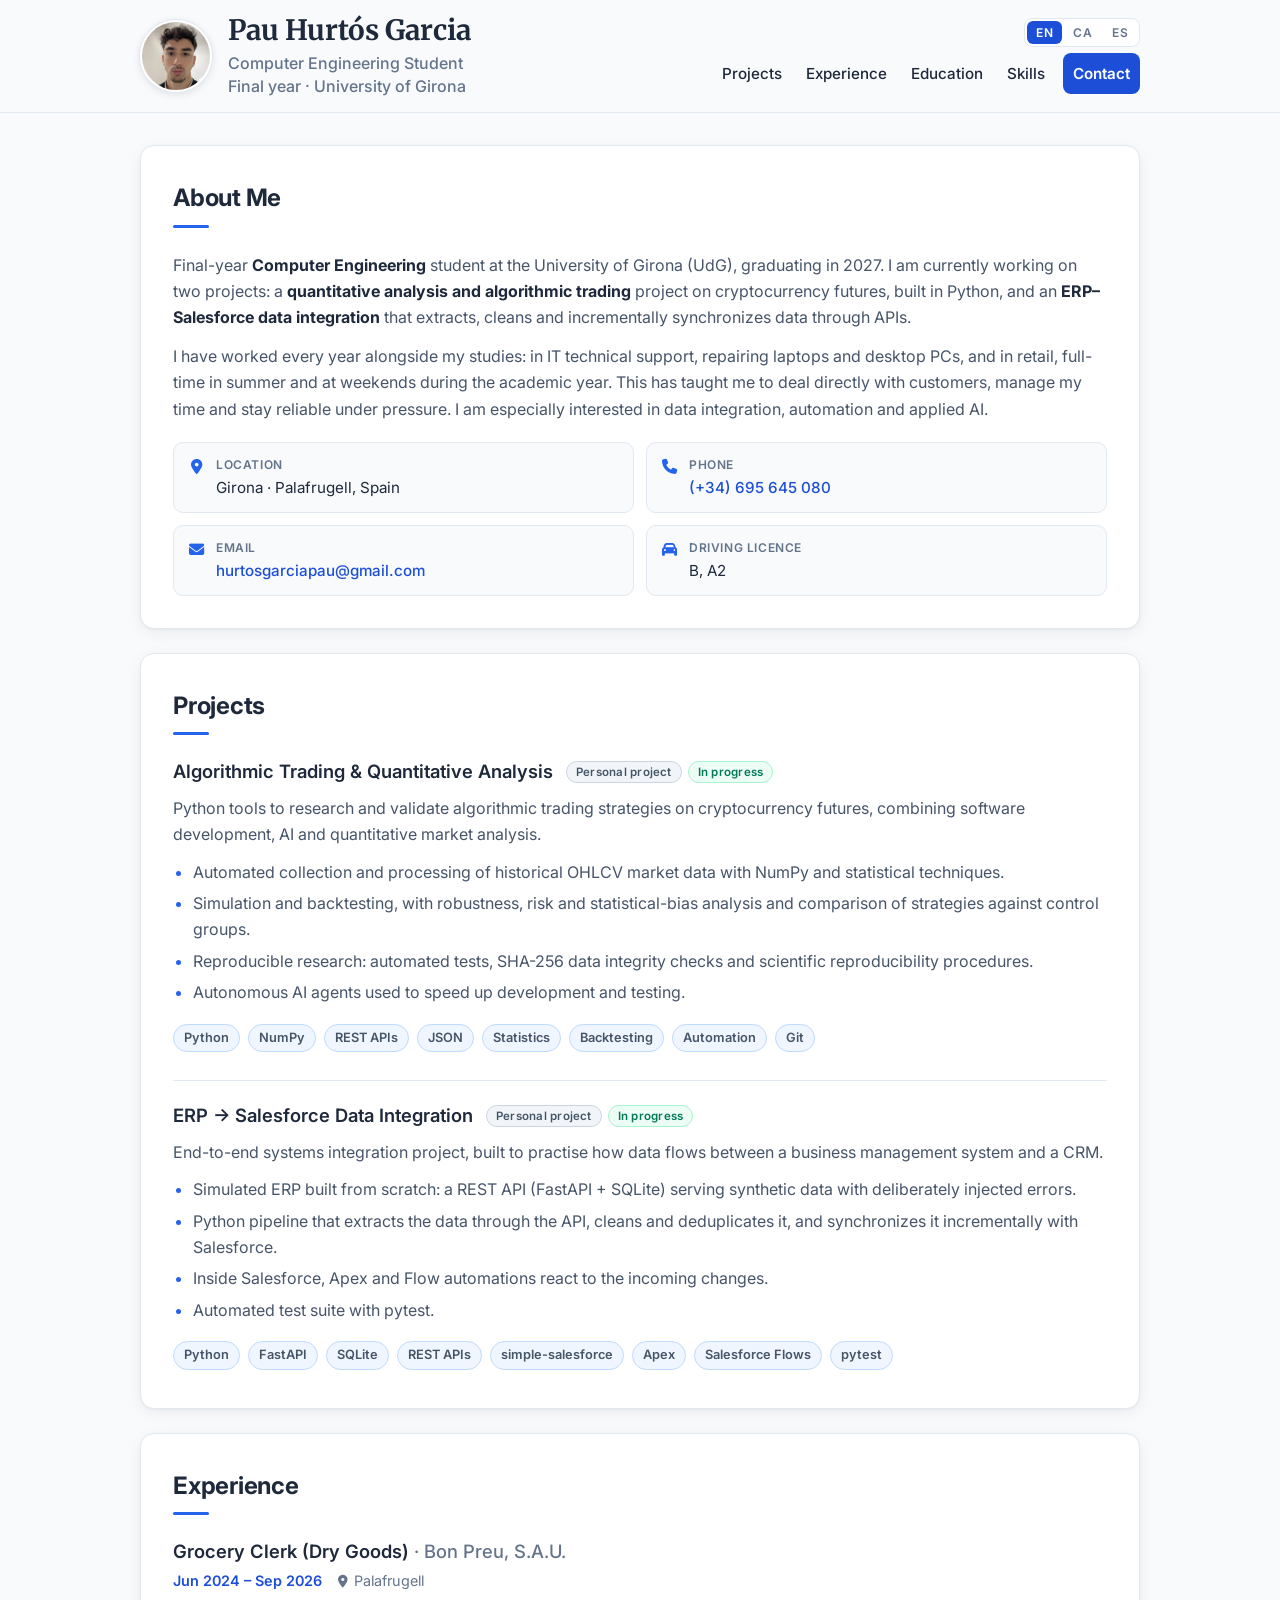
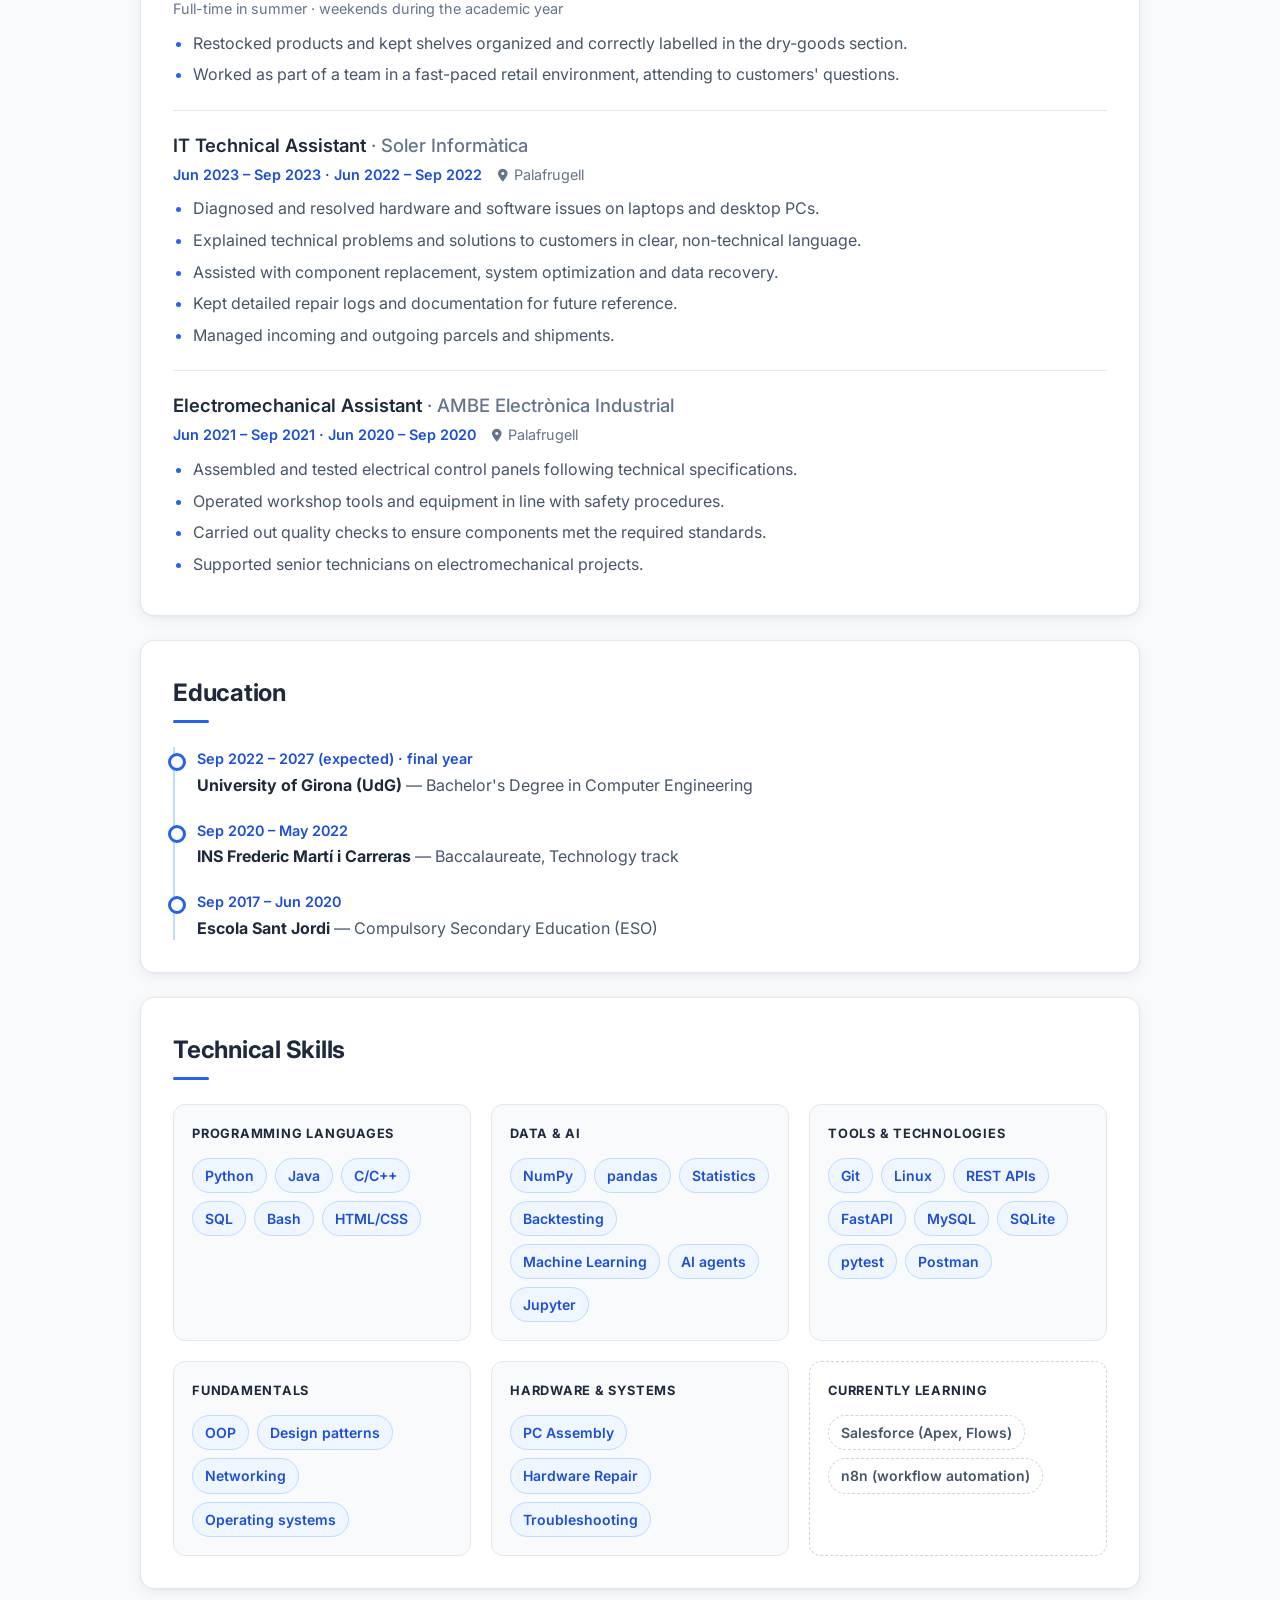
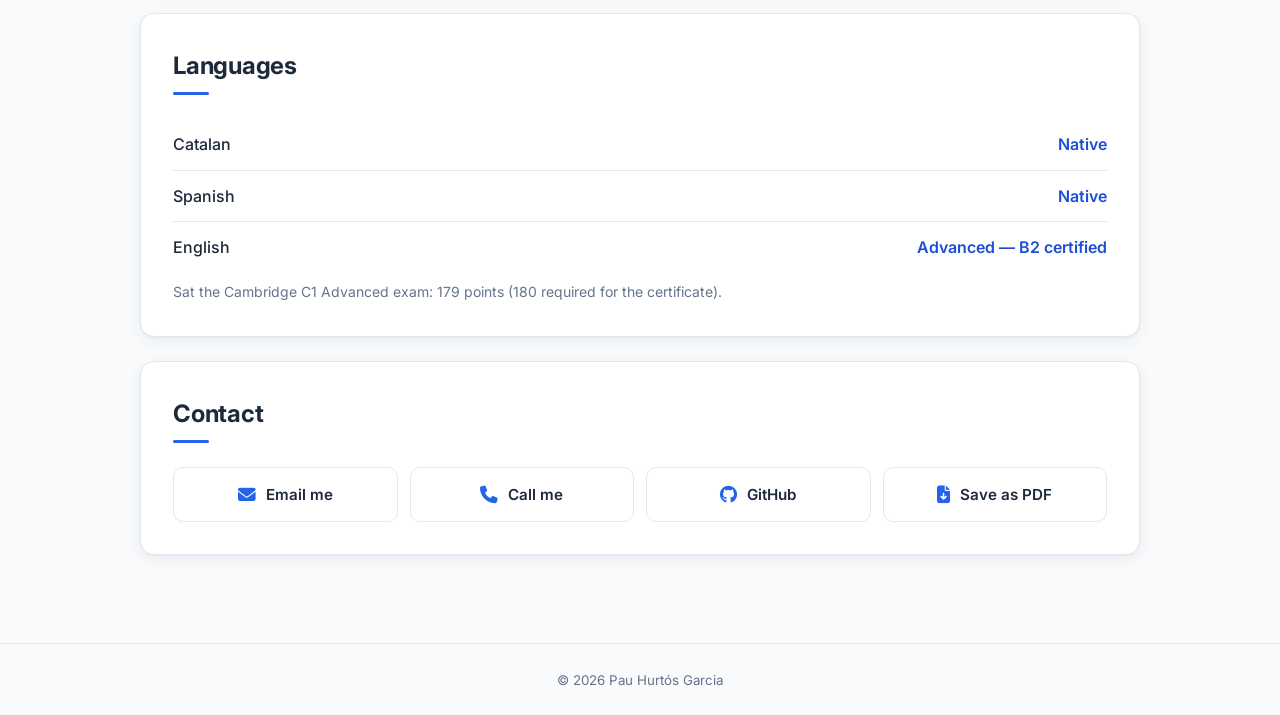
==== commit 23b30940: "Detail ERP-Salesforce integration project and update tools" ====
--- a/docs/index.html
+++ b/docs/index.html
@@ -76,7 +76,7 @@
       <p>
         Final-year <strong>Computer Engineering</strong> student at the University of Girona (UdG), graduating in 2027.
         I am currently working on two projects: a <strong>quantitative analysis and algorithmic trading</strong> project on cryptocurrency futures, built in Python, and an
-        <strong>ERP–Salesforce integration</strong> that extracts, cleans and incrementally synchronizes business data through APIs.
+        <strong>ERP–Salesforce data integration</strong> that extracts, cleans and incrementally synchronizes data through APIs.
       </p>
       <p>
         I have worked every year alongside my studies: in IT technical support, repairing laptops and desktop PCs, and in retail,
@@ -121,15 +121,24 @@
 
       <article class="item project">
         <div class="item-head">
-          <h3>ERP – Salesforce Integration <span class="badge">In progress</span></h3>
-        </div>
-        <p>Integration that extracts data from an ERP through its API, cleans it and removes duplicates, then synchronizes it incrementally with Salesforce. Inside Salesforce, automations react to the changes as they arrive.</p>
+          <h3>ERP → Salesforce Data Integration <span class="badge neutral">Personal project</span><span class="badge">In progress</span></h3>
+        </div>
+        <p>End-to-end systems integration project, built to practise how data flows between a business management system and a CRM.</p>
+        <ul>
+          <li>Simulated ERP built from scratch: a REST API (FastAPI + SQLite) serving synthetic data with deliberately injected errors.</li>
+          <li>Python pipeline that extracts the data through the API, cleans and deduplicates it, and synchronizes it incrementally with Salesforce.</li>
+          <li>Inside Salesforce, Apex and Flow automations react to the incoming changes.</li>
+          <li>Automated test suite with pytest.</li>
+        </ul>
         <ul class="skill-tags">
+          <li class="skill-tag">Python</li>
+          <li class="skill-tag">FastAPI</li>
+          <li class="skill-tag">SQLite</li>
           <li class="skill-tag">REST APIs</li>
-          <li class="skill-tag">Salesforce</li>
-          <li class="skill-tag">Data cleaning</li>
-          <li class="skill-tag">Deduplication</li>
-          <li class="skill-tag">Incremental sync</li>
+          <li class="skill-tag">simple-salesforce</li>
+          <li class="skill-tag">Apex</li>
+          <li class="skill-tag">Salesforce Flows</li>
+          <li class="skill-tag">pytest</li>
         </ul>
       </article>
     </section>
@@ -228,8 +237,11 @@
           <ul class="skill-tags">
             <li class="skill-tag">Git</li>
             <li class="skill-tag">Linux</li>
+            <li class="skill-tag">REST APIs</li>
+            <li class="skill-tag">FastAPI</li>
             <li class="skill-tag">MySQL</li>
-            <li class="skill-tag">REST APIs</li>
+            <li class="skill-tag">SQLite</li>
+            <li class="skill-tag">pytest</li>
             <li class="skill-tag">Postman</li>
           </ul>
         </div>
@@ -253,7 +265,7 @@
         <div class="skill-category learning">
           <h3>Currently learning</h3>
           <ul class="skill-tags">
-            <li class="skill-tag">Salesforce</li>
+            <li class="skill-tag">Salesforce (Apex, Flows)</li>
             <li class="skill-tag">n8n (workflow automation)</li>
           </ul>
         </div>
--- a/docs/style.css
+++ b/docs/style.css
@@ -599,7 +599,7 @@
 /* ========================================
    Print / Save as PDF (A4)
 ======================================== */
-@page { size: A4; margin: 12mm 14mm 12mm; }
+@page { size: A4; margin: 11mm 14mm 10mm; }
 
 @media print {
   :root { --text: #000; --muted: #222; --subtle: #444; }
@@ -623,13 +623,16 @@
     padding: 0;
     margin: 0 0 14px;
   }
-  h2 { font-size: 13pt; margin-bottom: 10px; padding-bottom: 4px; }
-  .item { padding-top: 10px; margin-top: 10px; break-inside: avoid; }
+  h2 { font-size: 12.5pt; margin-bottom: 7px; padding-bottom: 4px; }
+  .item { padding-top: 7px; margin-top: 7px; break-inside: avoid; }
   .item-head h3 { font-size: 11pt; }
   .milestone, .skill-category, .quick-facts li, .project { break-inside: avoid; }
   h2 { break-after: avoid; }
 
-  .quick-facts { grid-template-columns: 1fr 1fr 1.7fr 1fr !important; gap: 6px; margin-top: 8px; font-size: 9pt; }
+  .quick-facts { grid-template-columns: 1.1fr 1.15fr 1.65fr 1fr !important; gap: 6px; margin-top: 8px; font-size: 8.5pt; }
+  .quick-facts a { white-space: nowrap; }
+  .quick-facts i { display: none; }
+  .quick-facts li { padding: 6px 8px; }
   .quick-facts li { padding: 6px 10px; }
   .skills-grid { grid-template-columns: repeat(3, 1fr) !important; gap: 10px; }
   .skill-category { padding: 8px 10px; }
@@ -638,7 +641,7 @@
   .skill-tag, .project .skill-tag { padding: 1px 7px; font-size: 8pt; }
   .project p { font-size: 10pt; }
   .item li { margin: 2px 0; line-height: 1.4; }
-  .timeline { gap: 10px; margin-left: 8px; }
+  .timeline { gap: 6px; margin-left: 8px; }
   .project p { margin-bottom: 6px; }
   .card { margin-bottom: 10px; }
   .content { padding-top: 8px; }
@@ -646,6 +649,7 @@
   .lang-list li { padding: 4px 0; border-bottom: none; justify-content: flex-start; gap: 8px; }
   .avatar { width: 60px; height: 60px; }
   .card p { margin-bottom: 6px; }
+  .note { margin-top: 2px !important; font-size: 8pt; }
 
   a { text-decoration: none; color: inherit; }
   * { -webkit-print-color-adjust: exact; print-color-adjust: exact; }
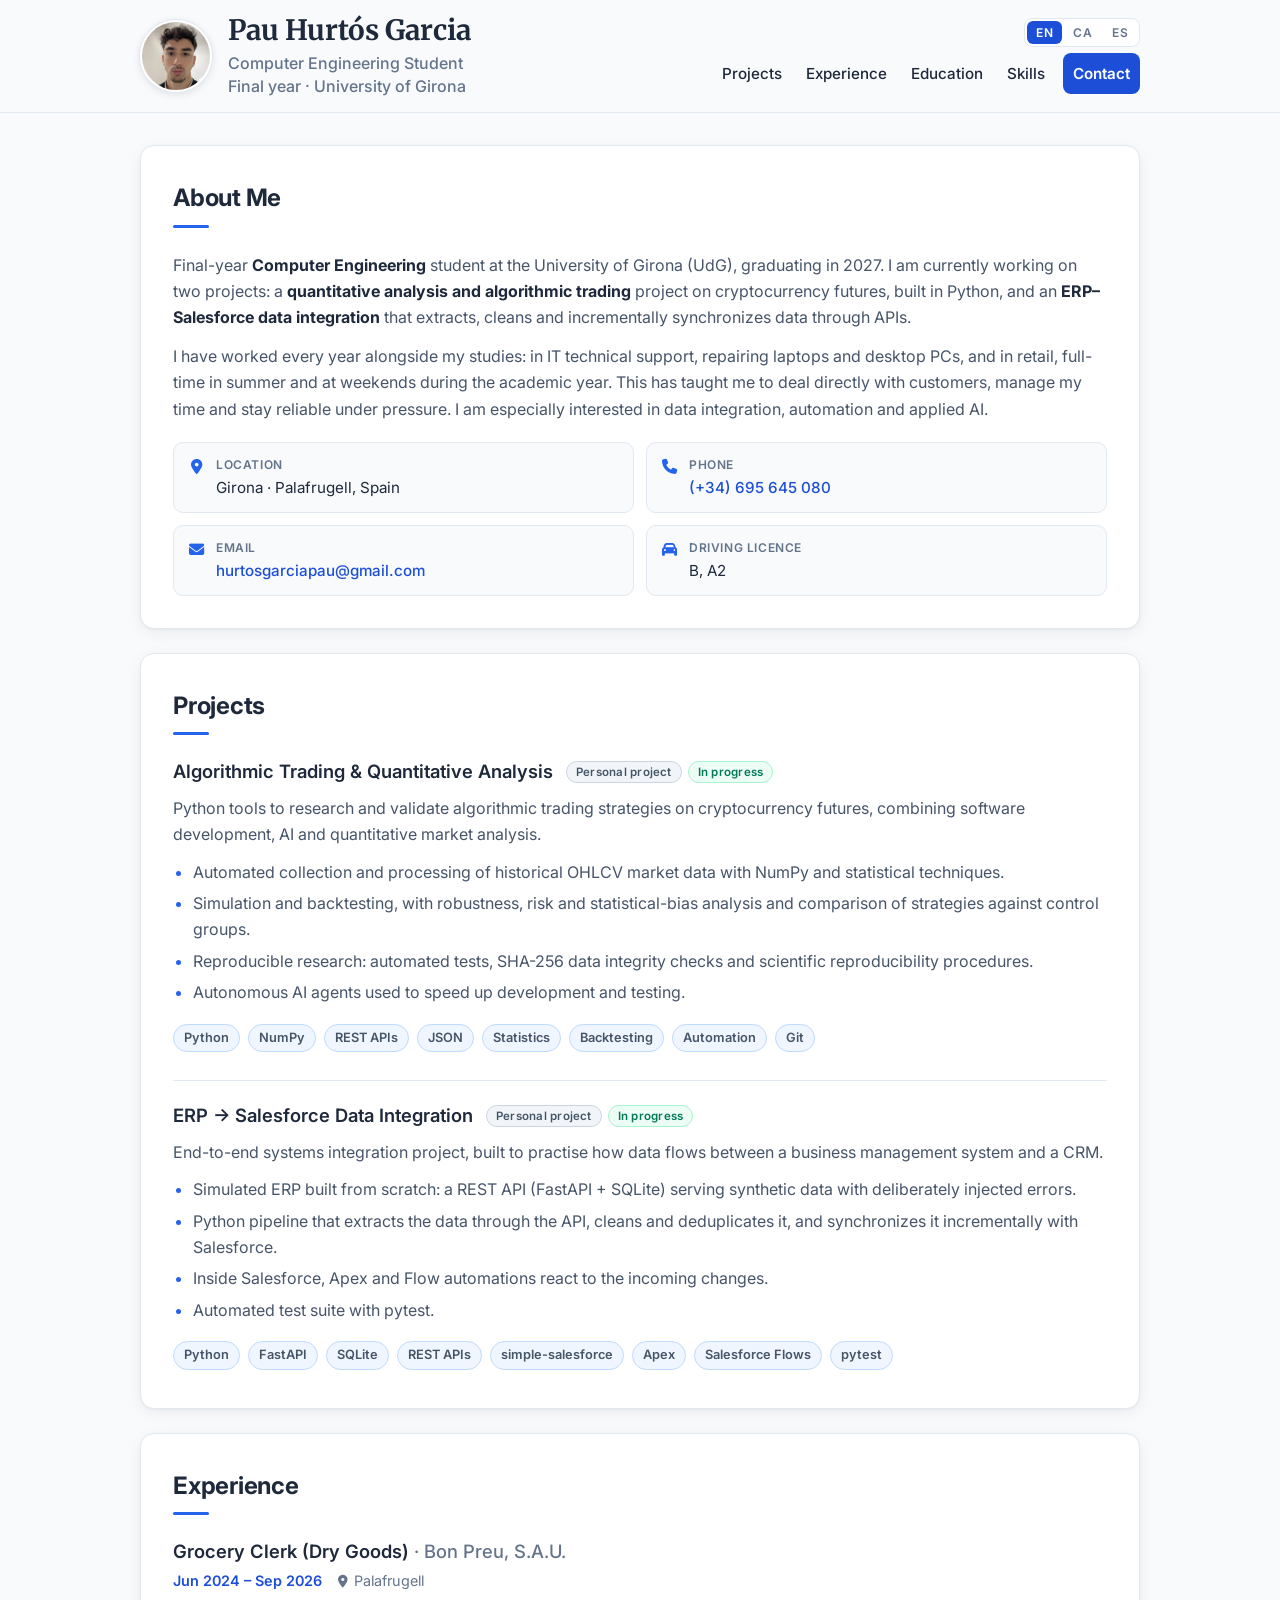
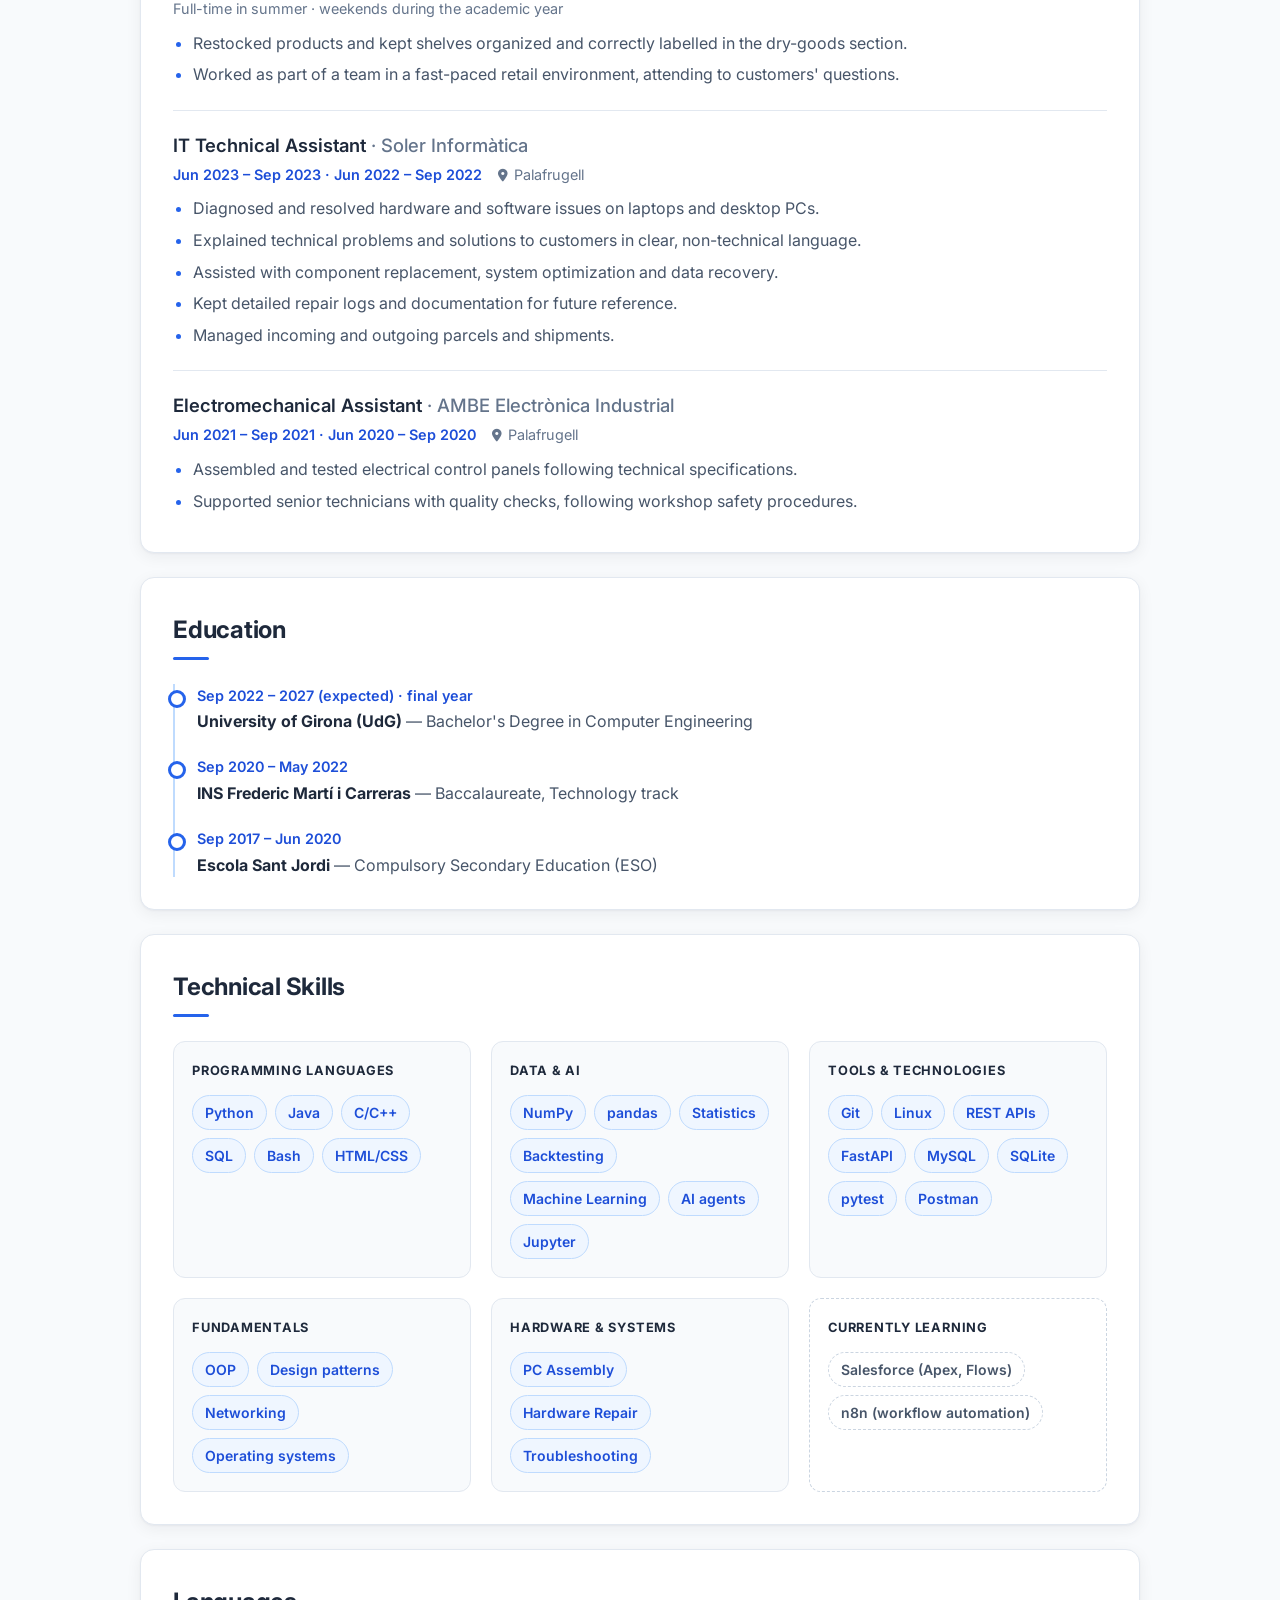
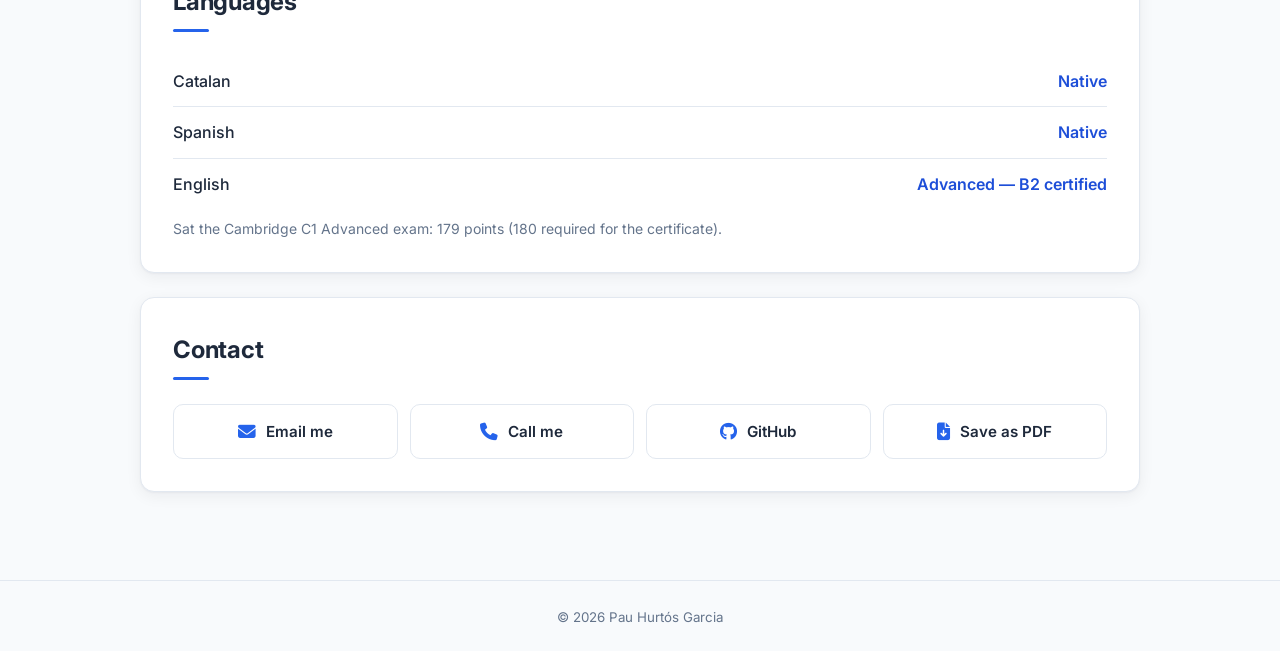
==== commit faf68bd0: "Shorten AMBE experience" ====
--- a/docs/index.html
+++ b/docs/index.html
@@ -179,9 +179,7 @@
         </div>
         <ul>
           <li>Assembled and tested electrical control panels following technical specifications.</li>
-          <li>Operated workshop tools and equipment in line with safety procedures.</li>
-          <li>Carried out quality checks to ensure components met the required standards.</li>
-          <li>Supported senior technicians on electromechanical projects.</li>
+          <li>Supported senior technicians with quality checks, following workshop safety procedures.</li>
         </ul>
       </article>
     </section>
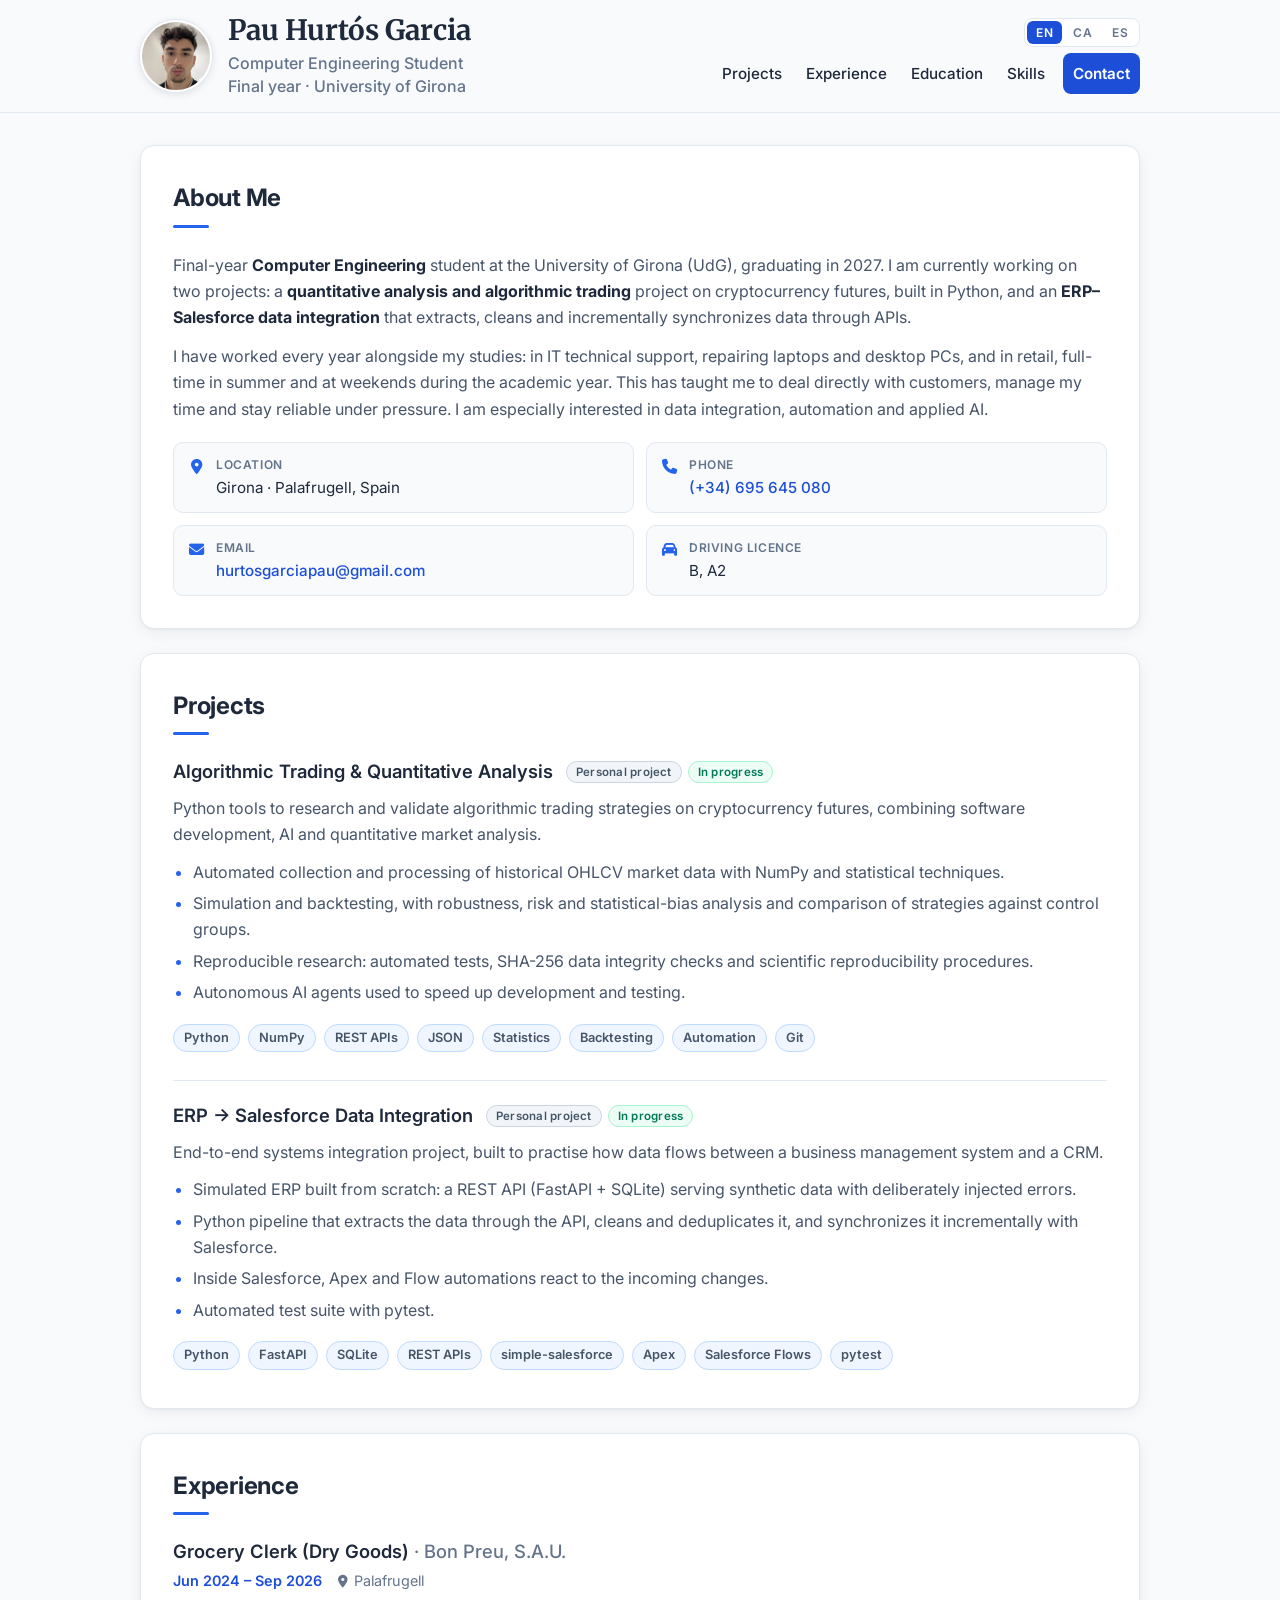
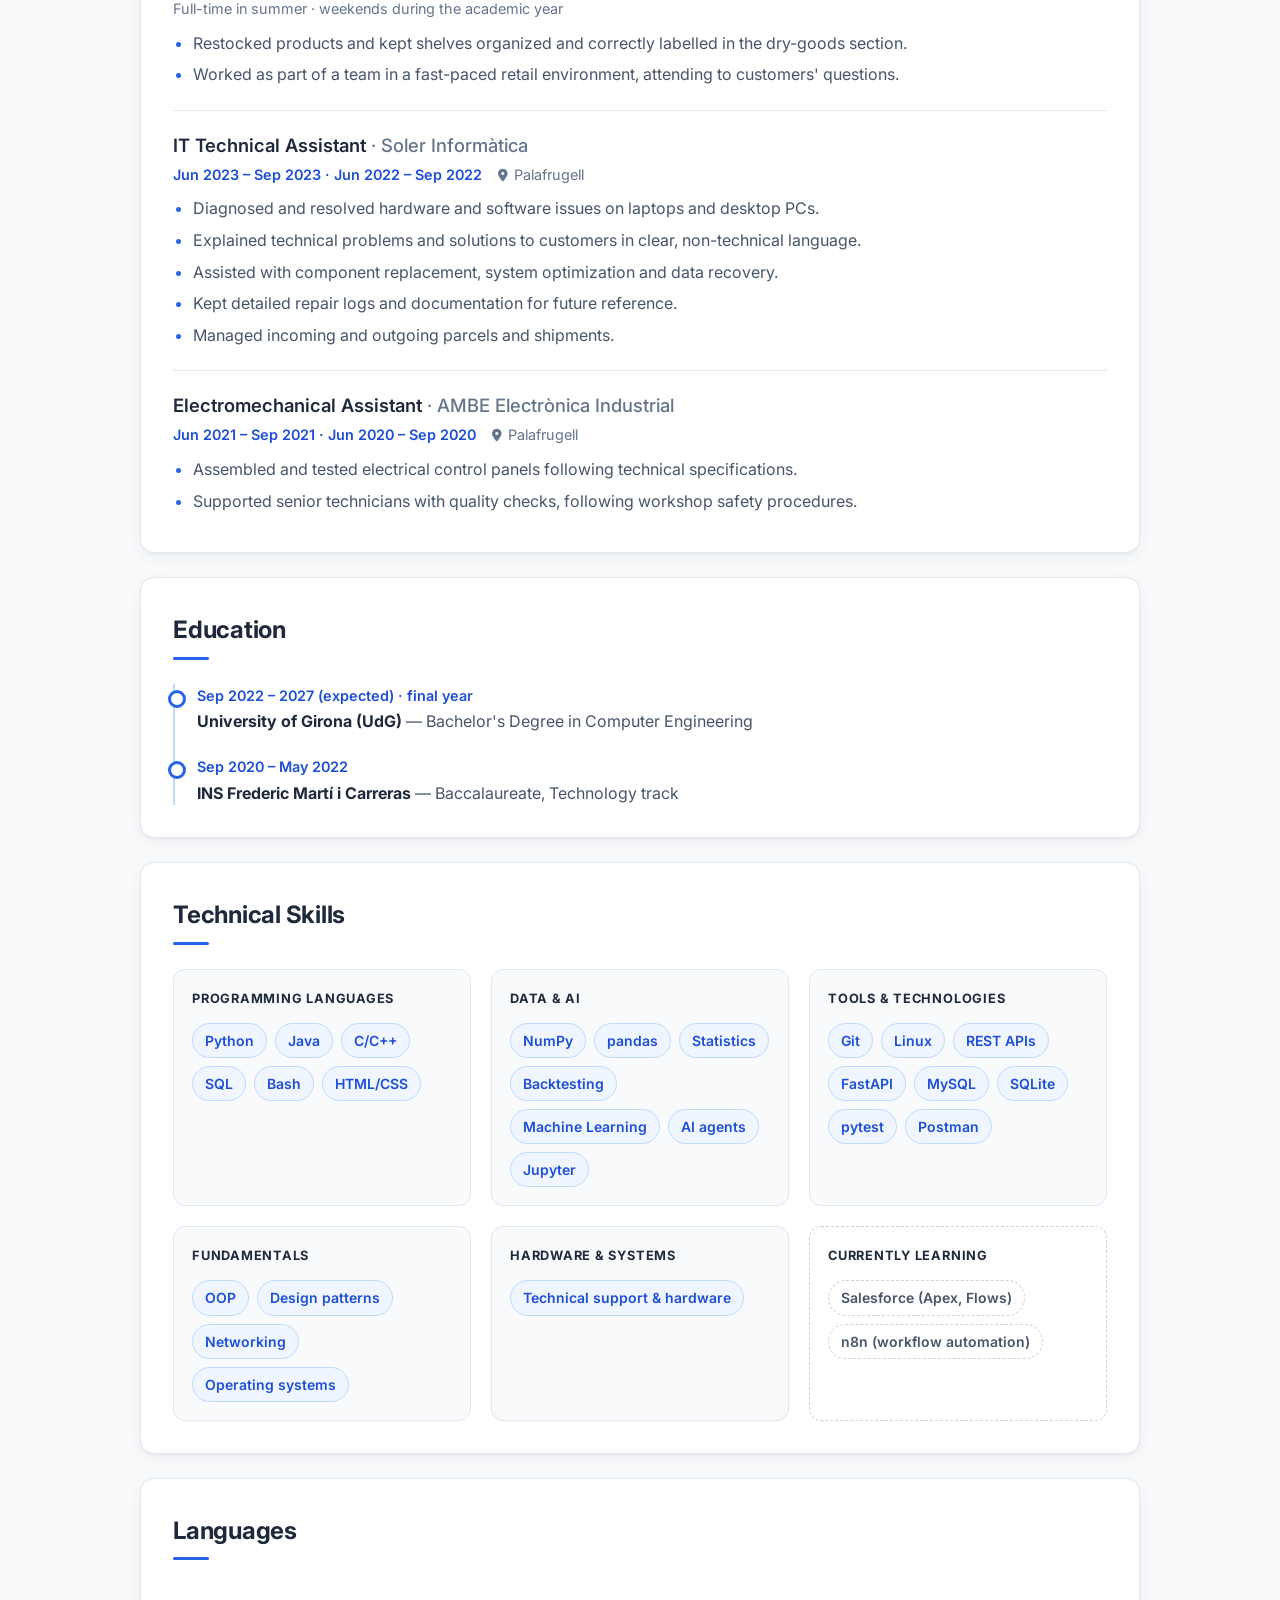
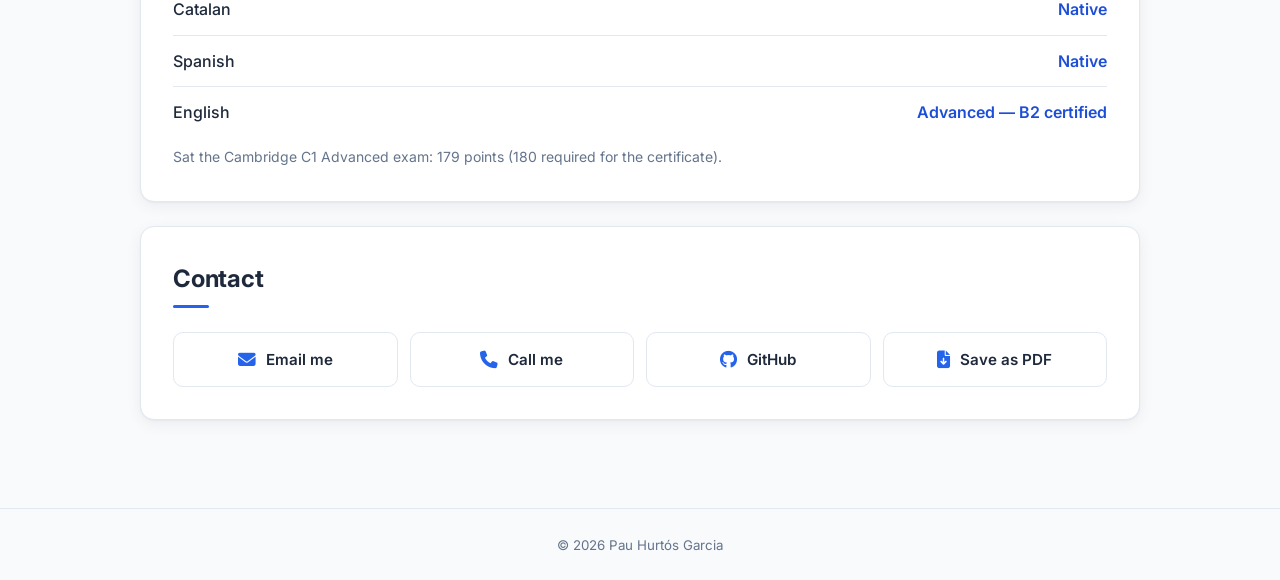
==== commit 01b6d7f6: "Simplify hardware skills and remove secondary school" ====
--- a/docs/index.html
+++ b/docs/index.html
@@ -196,10 +196,6 @@
           <div class="when">Sep 2020 – May 2022</div>
           <div class="what"><strong>INS Frederic Martí i Carreras</strong> — Baccalaureate, Technology track</div>
         </li>
-        <li class="milestone">
-          <div class="when">Sep 2017 – Jun 2020</div>
-          <div class="what"><strong>Escola Sant Jordi</strong> — Compulsory Secondary Education (ESO)</div>
-        </li>
       </ol>
     </section>
 
@@ -255,9 +251,7 @@
         <div class="skill-category">
           <h3>Hardware &amp; Systems</h3>
           <ul class="skill-tags">
-            <li class="skill-tag">PC Assembly</li>
-            <li class="skill-tag">Hardware Repair</li>
-            <li class="skill-tag">Troubleshooting</li>
+            <li class="skill-tag">Technical support &amp; hardware</li>
           </ul>
         </div>
         <div class="skill-category learning">
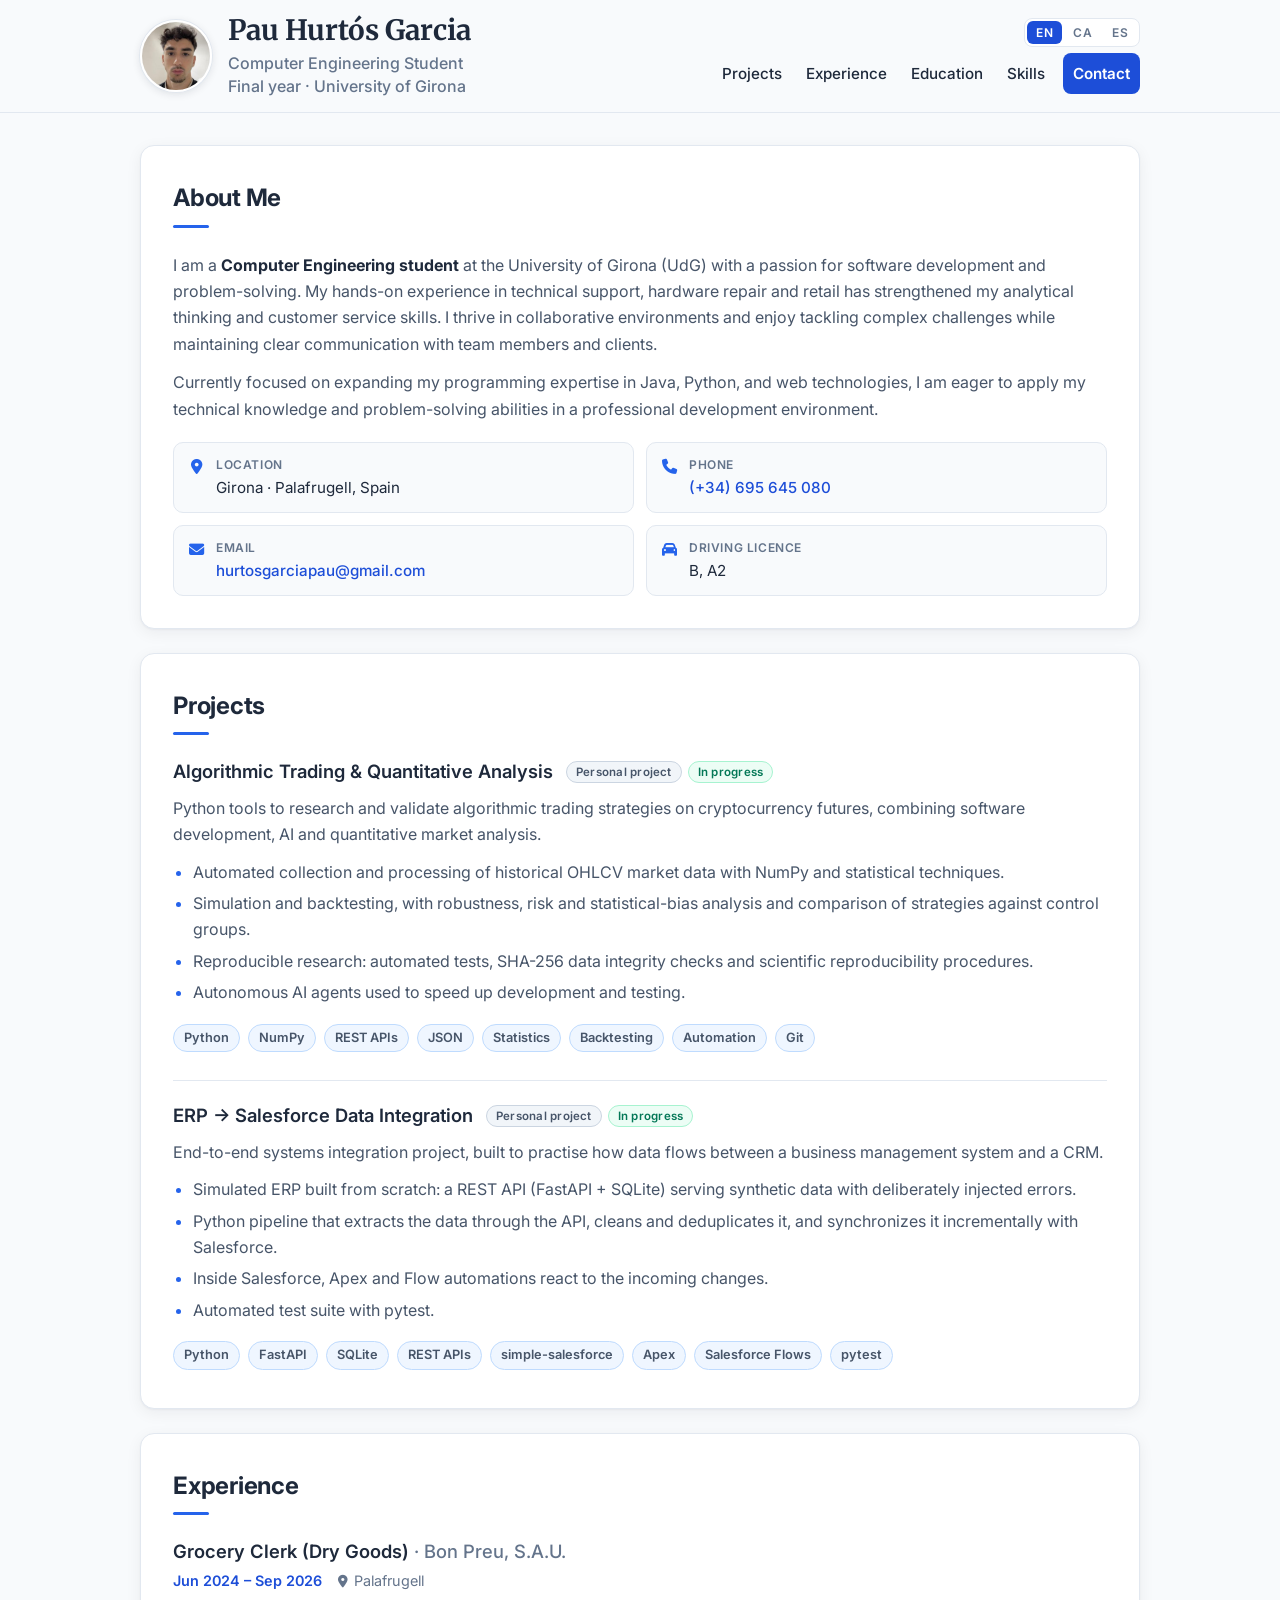
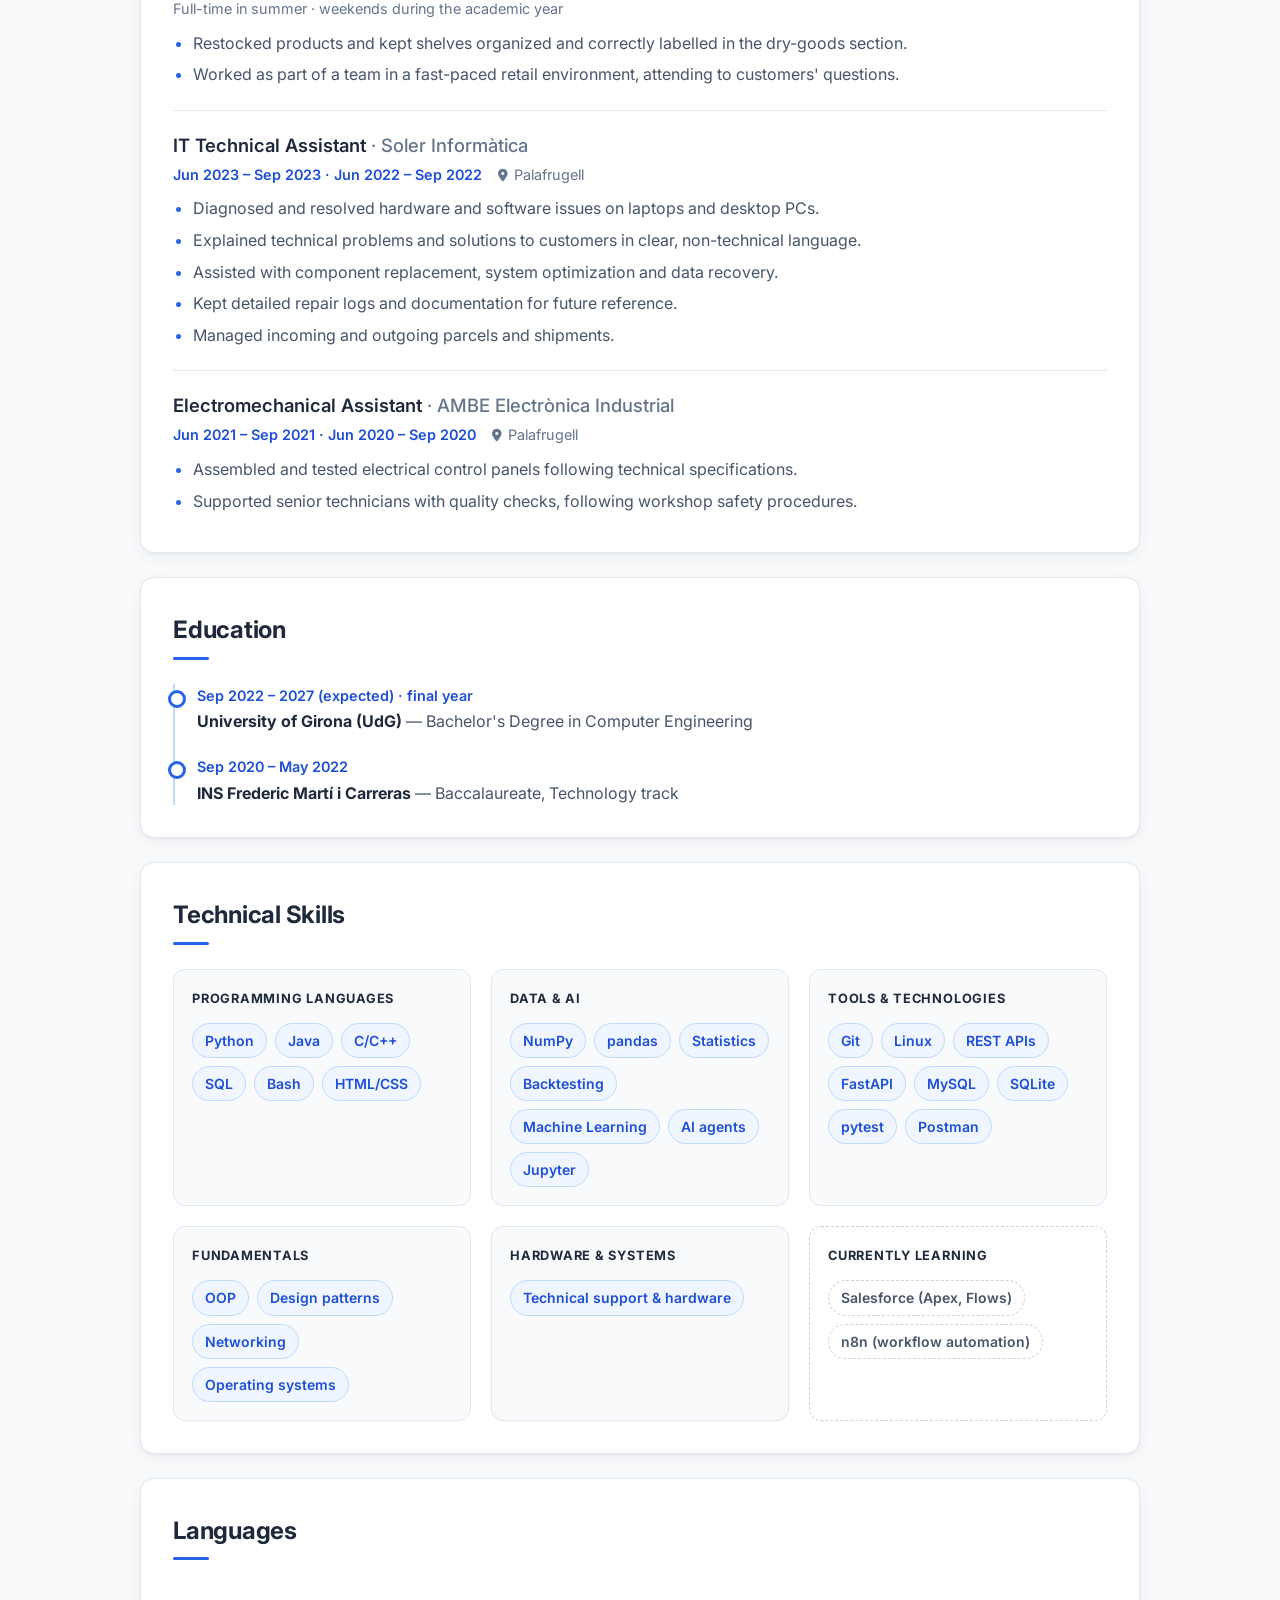
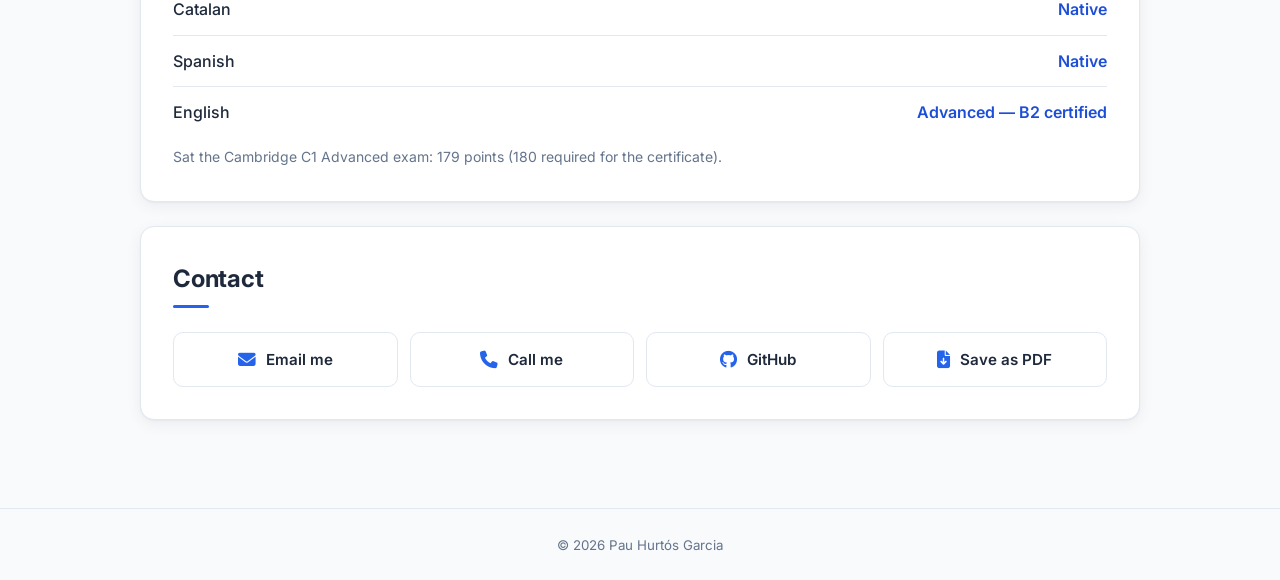
==== commit e045c095: "Restore previous About Me text" ====
--- a/docs/index.html
+++ b/docs/index.html
@@ -74,14 +74,14 @@
     <section id="about" class="card">
       <h2>About Me</h2>
       <p>
-        Final-year <strong>Computer Engineering</strong> student at the University of Girona (UdG), graduating in 2027.
-        I am currently working on two projects: a <strong>quantitative analysis and algorithmic trading</strong> project on cryptocurrency futures, built in Python, and an
-        <strong>ERP–Salesforce data integration</strong> that extracts, cleans and incrementally synchronizes data through APIs.
+        I am a <strong>Computer Engineering student</strong> at the University of Girona (UdG) with a passion for
+        software development and problem-solving. My hands-on experience in technical support, hardware repair and retail
+        has strengthened my analytical thinking and customer service skills. I thrive in collaborative environments
+        and enjoy tackling complex challenges while maintaining clear communication with team members and clients.
       </p>
       <p>
-        I have worked every year alongside my studies: in IT technical support, repairing laptops and desktop PCs, and in retail,
-        full-time in summer and at weekends during the academic year. This has taught me to deal directly with customers,
-        manage my time and stay reliable under pressure. I am especially interested in data integration, automation and applied AI.
+        Currently focused on expanding my programming expertise in Java, Python, and web technologies, I am eager
+        to apply my technical knowledge and problem-solving abilities in a professional development environment.
       </p>
 
       <ul class="quick-facts">
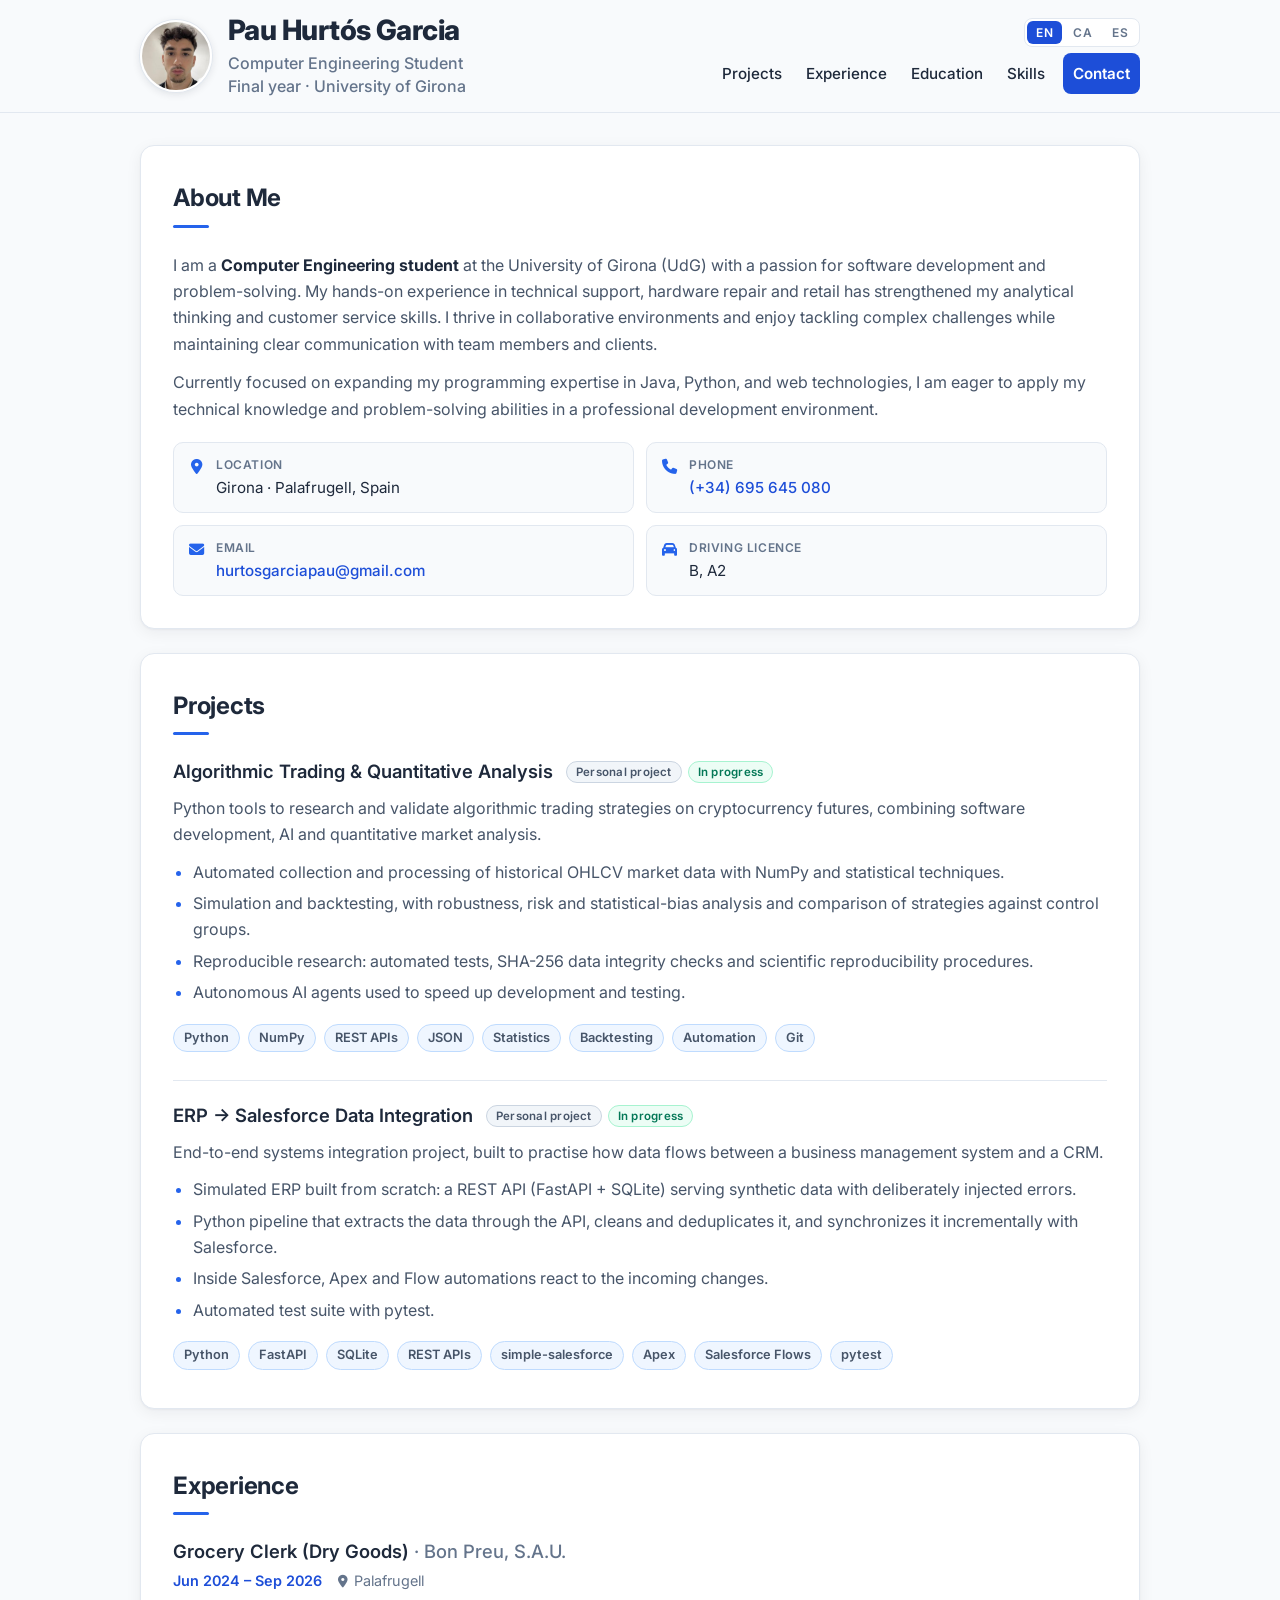
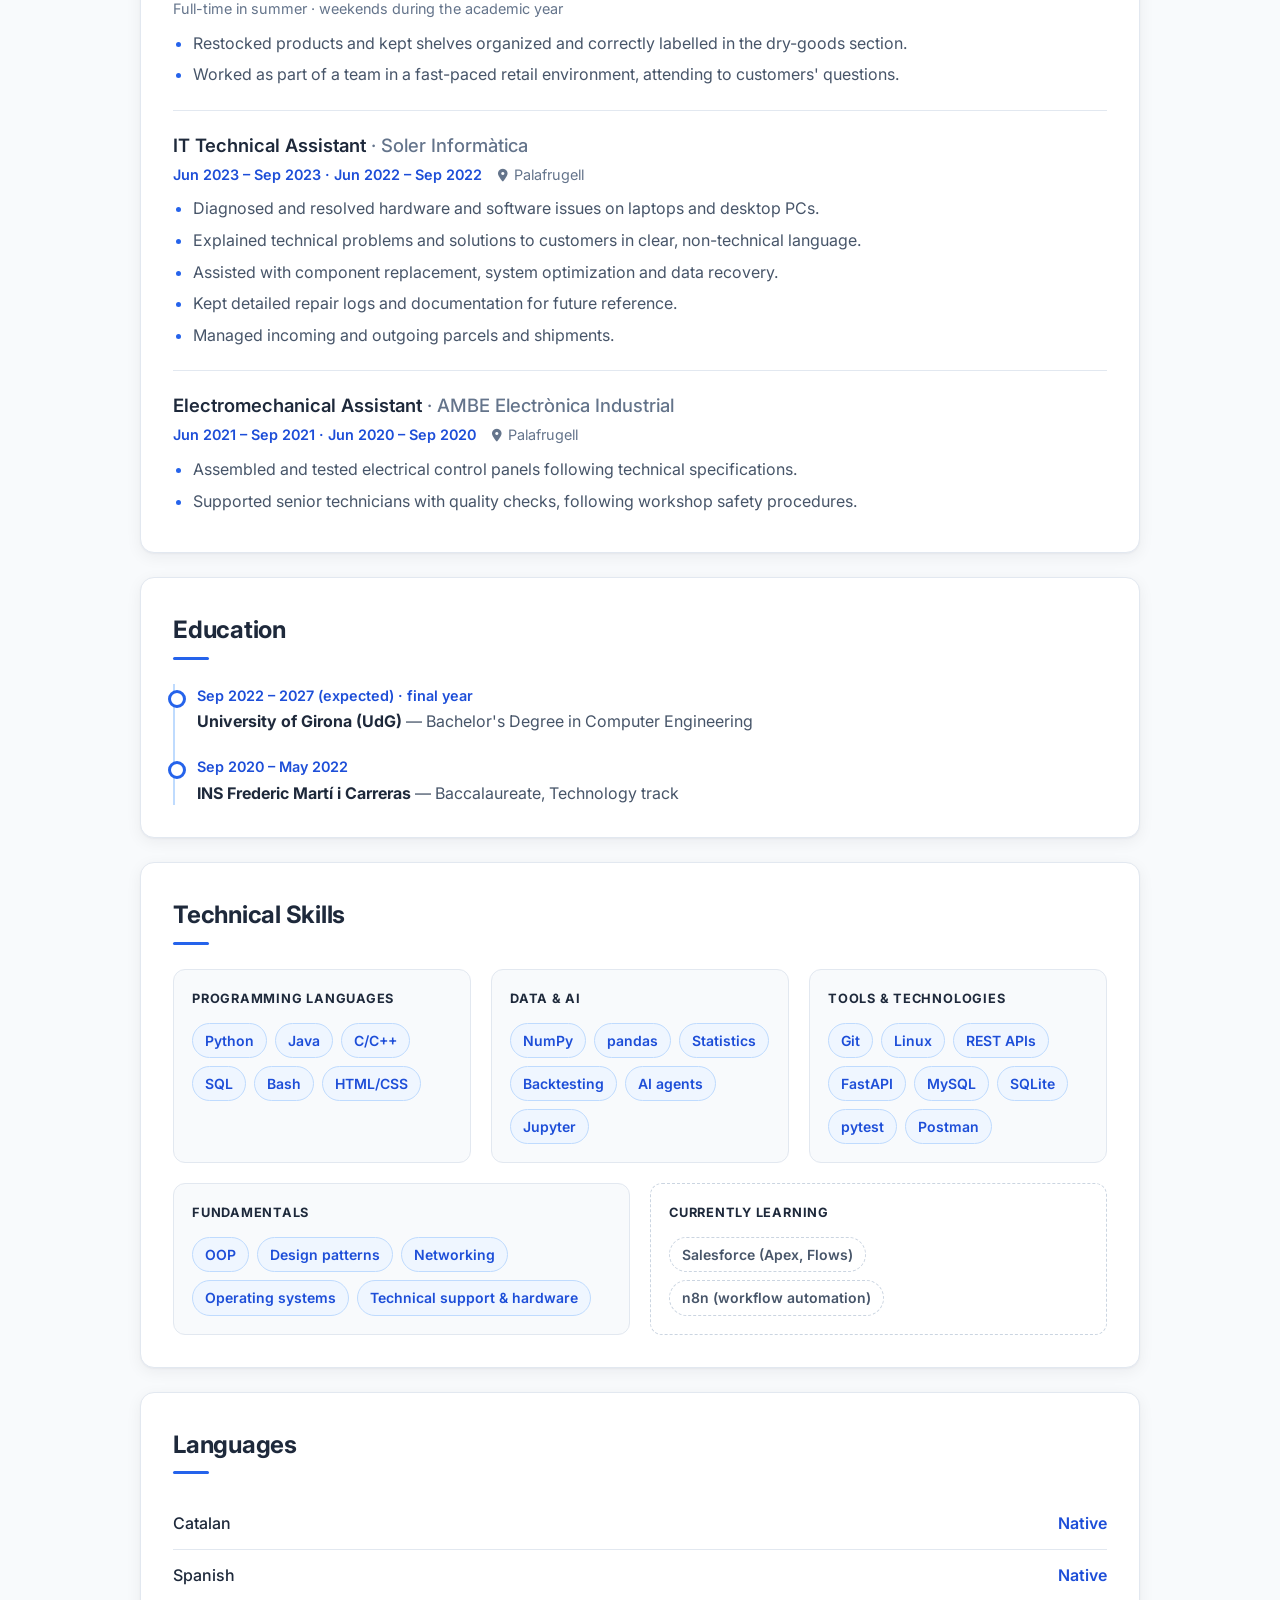
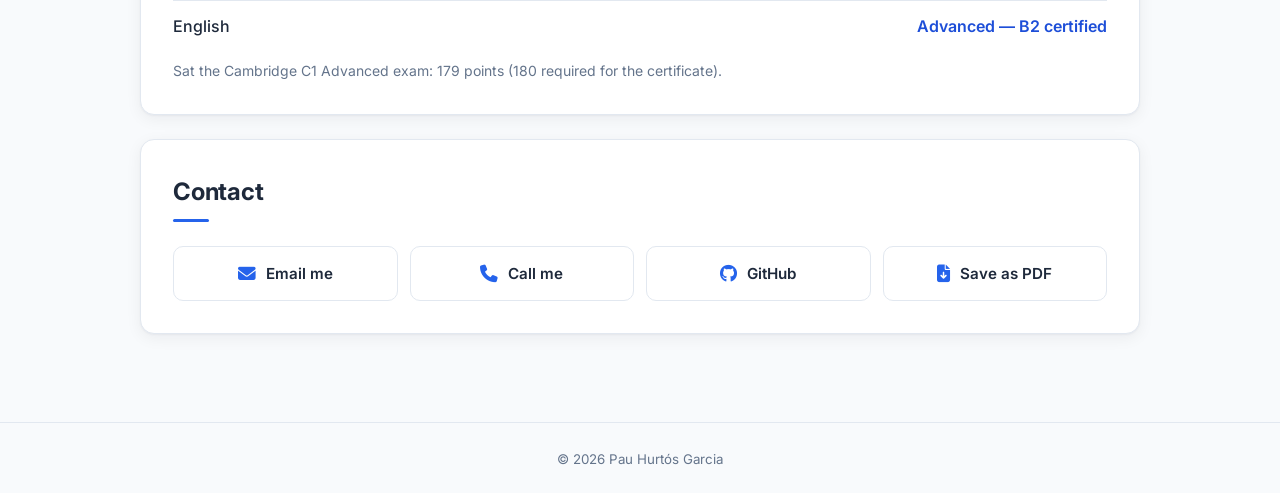
==== commit 88641361: "Refine skills layout and header typography" ====
--- a/docs/index.html
+++ b/docs/index.html
@@ -26,7 +26,7 @@
   <!-- Fonts & icons -->
   <link rel="preconnect" href="https://fonts.googleapis.com" />
   <link rel="preconnect" href="https://fonts.gstatic.com" crossorigin />
-  <link href="https://fonts.googleapis.com/css2?family=Inter:wght@400;500;600;700&family=Merriweather:wght@700&display=swap" rel="stylesheet" />
+  <link href="https://fonts.googleapis.com/css2?family=Inter:wght@400;500;600;700;800&display=swap" rel="stylesheet" />
   <link rel="stylesheet" href="https://cdn.jsdelivr.net/npm/@fortawesome/fontawesome-free@6.5.0/css/all.min.css" integrity="sha512-Avb2QiuDEEvB4bZJYdft2mNjVShBftLdPG8FJ0V7irTLQ8Uo0qcPxh4Plq7G5tGm0rU+1SPhVotteLpBERwTkw==" crossorigin="anonymous" referrerpolicy="no-referrer" />
   <link rel="stylesheet" href="style.css" />
 </head>
@@ -221,7 +221,6 @@
             <li class="skill-tag">pandas</li>
             <li class="skill-tag">Statistics</li>
             <li class="skill-tag">Backtesting</li>
-            <li class="skill-tag">Machine Learning</li>
             <li class="skill-tag">AI agents</li>
             <li class="skill-tag">Jupyter</li>
           </ul>
@@ -246,11 +245,6 @@
             <li class="skill-tag">Design patterns</li>
             <li class="skill-tag">Networking</li>
             <li class="skill-tag">Operating systems</li>
-          </ul>
-        </div>
-        <div class="skill-category">
-          <h3>Hardware &amp; Systems</h3>
-          <ul class="skill-tags">
             <li class="skill-tag">Technical support &amp; hardware</li>
           </ul>
         </div>
--- a/docs/style.css
+++ b/docs/style.css
@@ -82,9 +82,9 @@
 }
 
 .name {
-  font-family: "Merriweather", Georgia, serif;
-  font-weight: 700;
+  font-weight: 800;
   font-size: 1.75rem;
+  letter-spacing: -0.02em;
   line-height: 1.2;
   margin: 0;
 }
@@ -438,11 +438,15 @@
 /* ========================================
    Technical Skills Section
 ======================================== */
+/* 3 cards on the first row, 2 wider cards on the second */
 .skills-grid {
   display: grid;
-  grid-template-columns: repeat(auto-fit, minmax(270px, 1fr));
+  grid-template-columns: repeat(6, minmax(0, 1fr));
   gap: 20px;
 }
+
+.skill-category { grid-column: span 2; }
+.skill-category:nth-child(n+4) { grid-column: span 3; }
 
 .skill-category {
   background: #f8fafc;
@@ -578,6 +582,8 @@
   .site-nav ul { justify-content: center; flex-wrap: wrap; }
   .site-nav a { padding: 6px 10px; font-size: 0.9rem; }
   html { scroll-padding-top: 200px; }
+  .skills-grid { grid-template-columns: 1fr; }
+  .skill-category, .skill-category:nth-child(n+4) { grid-column: auto; }
 }
 
 @media (max-width: 640px) {
@@ -634,7 +640,9 @@
   .quick-facts i { display: none; }
   .quick-facts li { padding: 6px 8px; }
   .quick-facts li { padding: 6px 10px; }
-  .skills-grid { grid-template-columns: repeat(3, 1fr) !important; gap: 10px; }
+  .skills-grid { grid-template-columns: repeat(6, minmax(0, 1fr)) !important; gap: 10px; }
+  .skill-category { grid-column: span 2 !important; }
+  .skill-category:nth-child(n+4) { grid-column: span 3 !important; }
   .skill-category { padding: 8px 10px; }
   .skill-category h3 { margin-bottom: 6px; font-size: 7.5pt; }
   .skill-tags { gap: 4px; }
